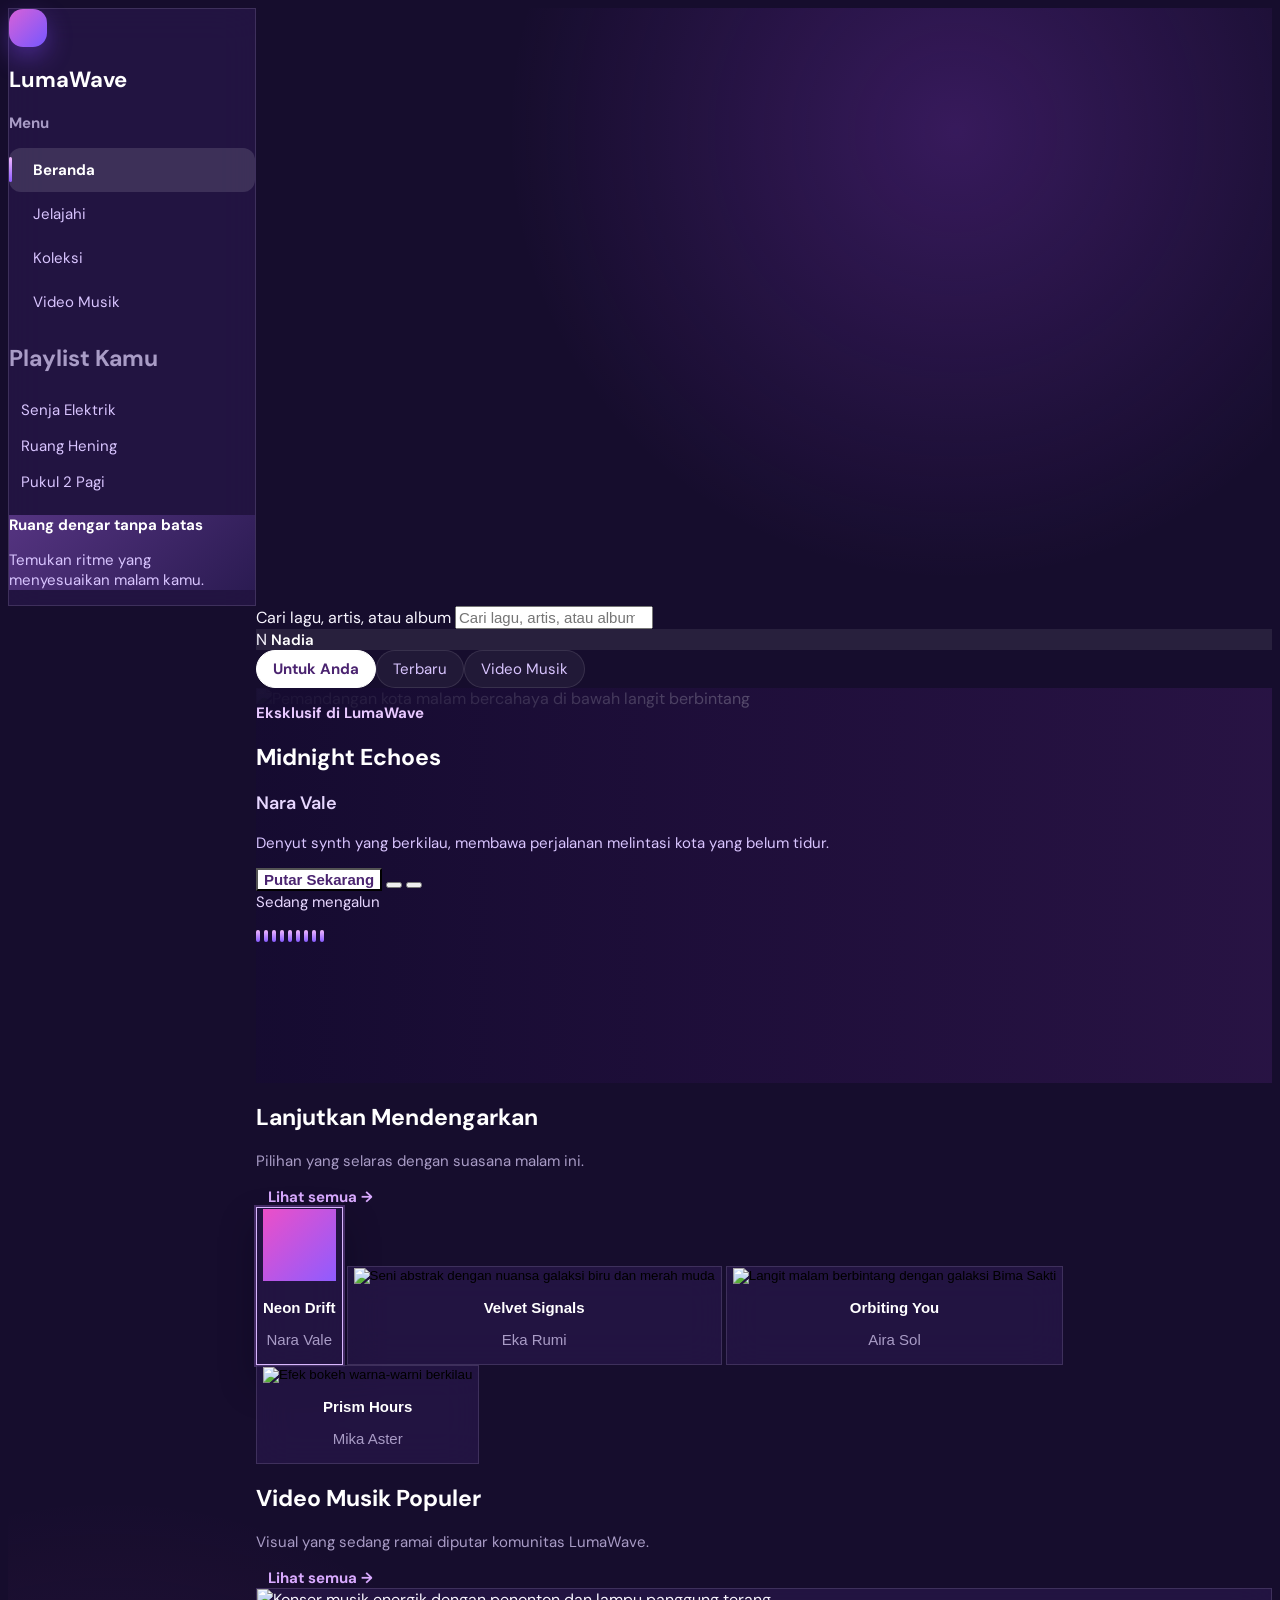
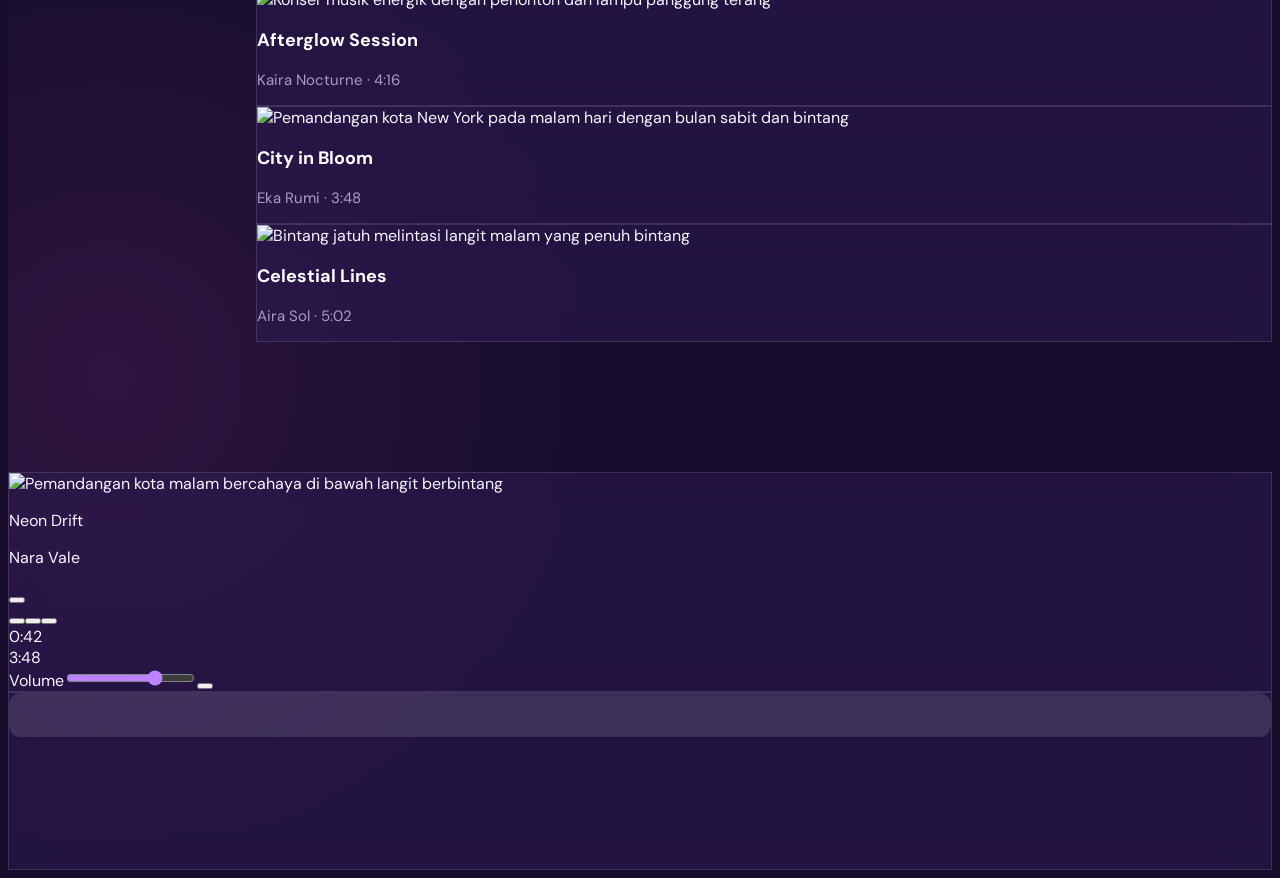
==== index.html @ eb0e6c45 "first commit" ====
<!doctype html>
<html lang="id">

<head>
  <meta charset="UTF-8">
  <meta name="viewport" content="width=device-width, initial-scale=1.0">
  <title>LumaWave Music Player</title>
  <link
    href="https://fonts.googleapis.com/css2?family=DM+Sans:wght@400;500;600;700&amp;family=Fraunces:opsz,wght@9..144,600;9..144,700&amp;display=swap"
    rel="stylesheet">
  <style>
    :root {
      --bg: #160d2d;
      --panel: rgba(47, 28, 85, .52);
      --line: rgba(230, 215, 255, .14);
      --lavender: #d9c5ff;
      --violet: #8f5cff;
      --magenta: #ec4fc8;
      --muted: #a99cc6;
    }

    * {
      box-sizing: border-box;
    }

    body {
      font-family: "DM Sans", sans-serif;
      color: #f8f5ff;
      overflow-x: hidden;
    }

    .app-shell {
      width: 100%;
      min-height: calc(100 * min(var(--vh, 1vh), 1vh));
      background:
        radial-gradient(circle at 75% 5%, rgba(153, 64, 231, .25), transparent 28rem),
        radial-gradient(circle at 8% 80%, rgba(216, 70, 190, .13), transparent 30rem),
        #160d2d;
    }

    .glass {
      background: var(--panel);
      border: 1px solid var(--line);
      backdrop-filter: blur(18px);
    }

    .sidebar {
      width: 248px;
    }

    .main-area {
      padding-bottom: 130px;
    }

    .hero {
      min-height: 395px;
      overflow: hidden;
      position: relative;
      isolation: isolate;
    }

    .hero::after {
      content: "";
      position: absolute;
      inset: 0;
      z-index: -1;
      background: linear-gradient(90deg, rgba(21, 11, 48, .96) 2%, rgba(26, 12, 53, .68) 48%, rgba(31, 12, 56, .12) 100%);
    }

    .hero-image {
      position: absolute;
      inset: 0;
      z-index: -2;
      width: 100%;
      height: 100%;
      object-fit: cover;
      opacity: .8;
    }

    .brand-mark {
      width: 38px;
      height: 38px;
      border-radius: 14px;
      display: grid;
      place-items: center;
      background: linear-gradient(135deg, #d761d8, #7657ff);
      box-shadow: 0 10px 24px rgba(131, 76, 255, .38);
    }

    .wave-bars {
      height: 48px;
      display: flex;
      align-items: center;
      gap: 4px;
    }

    .wave-bars span {
      width: 4px;
      border-radius: 99px;
      background: linear-gradient(#f2b8ff, #875bff);
      height: 12px;
    }

    .is-playing .wave-bars span {
      animation: pulseWave .8s ease-in-out infinite alternate;
    }

    .is-playing .wave-bars span:nth-child(2n) {
      animation-delay: .2s;
    }

    .is-playing .wave-bars span:nth-child(3n) {
      animation-delay: .45s;
    }

    @keyframes pulseWave {
      from {
        height: 8px;
        opacity: .55;
      }

      to {
        height: 46px;
        opacity: 1;
      }
    }

    .album-card,
    .video-card {
      transition: transform .25s ease, border-color .25s ease, box-shadow .25s ease;
    }

    .album-card:hover,
    .video-card:hover {
      transform: translateY(-5px);
      border-color: rgba(221, 191, 255, .55);
    }

    .album-card.active {
      border-color: #d9b7ff;
      box-shadow: 0 0 0 2px rgba(192, 130, 255, .28), 0 18px 35px rgba(4, 0, 20, .38);
    }

    .album-card.active .album-select {
      opacity: 1;
      transform: scale(1);
    }

    .album-select {
      opacity: 0;
      transform: scale(.75);
      transition: .2s ease;
    }

    .control-button {
      transition: transform .18s ease, background .18s ease;
    }

    .control-button:hover {
      transform: scale(1.07);
    }

    .progress-track {
      cursor: pointer;
    }

    .progress-fill {
      width: 22%;
      transition: width .2s linear;
    }

    .notice {
      opacity: 0;
      transform: translateY(12px);
      pointer-events: none;
      transition: .25s ease;
    }

    .notice.show {
      opacity: 1;
      transform: translateY(0);
    }

    input[type="range"] {
      accent-color: #bd82ff;
    }

    button:focus-visible,
    input:focus-visible {
      outline: 3px solid #e3c8ff;
      outline-offset: 3px;
    }

    .reveal {
      animation: reveal .6s both;
    }

    @keyframes reveal {
      from {
        opacity: 0;
        transform: translateY(16px);
      }

      to {
        opacity: 1;
        transform: translateY(0);
      }
    }

    @media (max-width: 900px) {
      .sidebar {
        display: none;
      }

      .main-area {
        padding-bottom: 162px;
      }

      .player-inner {
        grid-template-columns: 1fr !important;
        gap: 10px;
      }

      .player-extra {
        display: none;
      }
    }

    @media (max-width: 640px) {
      .hero {
        min-height: 455px;
      }

      .hero::after {
        background: linear-gradient(0deg, rgba(21, 11, 48, .98), rgba(31, 12, 56, .22));
      }

      .album-row,
      .video-row {
        overflow-x: auto;
        scroll-snap-type: x mandatory;
        padding-bottom: 10px;
      }

      .album-card {
        min-width: 160px;
        scroll-snap-align: start;
      }

      .video-card {
        min-width: 235px;
        scroll-snap-align: start;
      }

      .mobile-nav {
        display: flex !important;
      }

      .desktop-tabs {
        overflow-x: auto;
      }
    }
  </style>
  <script src="https://cdn.jsdelivr.net/npm/lucide@0.577.0/dist/umd/lucide.min.js" type="text/javascript"></script>
  <script src="https://cdn.tailwindcss.com/3.4.17" type="text/javascript"></script>
  <link rel="stylesheet" href="extra.css">
</head>

<body data-template-id="__page-root" style="background: rgb(22, 13, 45);">
  <div class="app-shell flex">
    <aside class="sidebar glass fixed inset-y-0 left-0 z-30 flex flex-col p-5">
      <header class="flex items-center gap-3 px-2">
        <div class="brand-mark" aria-hidden="true">
          <i data-lucide="waves" class="w-5 h-5"></i>
        </div>
        <h1 data-template-id="brand-name" class="canva-text font-bold tracking-tight"
          style="color: rgb(255, 255, 255); font-weight: 700; font-style: normal; font-size: 22px;">LumaWave</h1>
      </header>
      <nav class="mt-10" aria-label="Navigasi utama">
        <p data-template-id="menu-label" class="canva-text mb-3 px-3 text-xs uppercase tracking-[.18em]"
          style="color: rgb(169, 156, 198); font-weight: 700; font-style: normal; font-size: 15px;">Menu</p>
        <div class="space-y-1"><a href="index.html" class="nav-item"><i data-lucide="home"
              class="w-4 h-4"></i><span>Beranda</span></a><a href="jelajahi.html" class="nav-item"><i
              data-lucide="compass" class="w-4 h-4"></i><span>Jelajahi</span></a><a href="koleksi.html"
            class="nav-item"><i data-lucide="library" class="w-4 h-4"></i><span>Koleksi</span></a><a
            href="video-musik.html" class="nav-item"><i data-lucide="clapperboard" class="w-4 h-4"></i><span>Video
              Musik</span></a></div>
      </nav>
      <section class="mt-9" aria-labelledby="playlist-title">
        <h2 id="playlist-title" data-template-id="playlist-label"
          class="canva-text mb-3 px-3 text-xs uppercase tracking-[.18em]"
          style="color: rgb(169, 156, 198); font-weight: 700; font-style: normal; font-size: 23px;">Playlist Kamu</h2>
        <div class="space-y-1"><a class="pl-link" href="koleksi.html#senja-elektrik">Senja Elektrik</a><a
            class="pl-link" href="koleksi.html#ruang-hening">Ruang Hening</a><a class="pl-link"
            href="koleksi.html#pukul-2-pagi">Pukul 2 Pagi</a></div>
      </section>
      <div data-template-id="sidebar-promo" class="canva-panel mt-auto rounded-2xl p-4"
        style="background: linear-gradient(135deg, rgb(85, 52, 129), rgb(43, 27, 82));"><i data-lucide="sparkles"
          class="mb-3 w-5 h-5 text-fuchsia-200"></i>
        <p data-template-id="promo-title" class="canva-text font-semibold"
          style="color: rgb(255, 255, 255); font-weight: 700; font-style: normal; font-size: 15px;">Ruang dengar tanpa
          batas</p>
        <p data-template-id="promo-copy" class="canva-text mt-1 text-xs leading-relaxed"
          style="color: rgb(217, 197, 255); font-weight: 400; font-style: normal; font-size: 15px;">Temukan ritme yang
          menyesuaikan malam kamu.</p>
      </div>
    </aside>
    <main class="main-area w-full lg:ml-[248px]">
      <div class="mx-auto w-full max-w-[1480px] px-5 py-5 sm:px-8">
        <header class="flex flex-wrap items-center justify-between gap-4 py-2"><label
            class="relative block w-full max-w-md"> <span class="sr-only">Cari lagu, artis, atau album</span> <i
              data-lucide="search" class="absolute left-4 top-1/2 h-4 w-4 -translate-y-1/2 text-violet-200/60"></i>
            <input id="search" data-template-id="search-input"
              class="canva-input w-full rounded-2xl border border-white/10 bg-white/5 py-3 pl-11 pr-4 text-sm text-white placeholder:text-violet-100/45 focus:border-violet-300/60 focus:bg-white/10"
              type="search" placeholder="Cari lagu, artis, atau album..."
              style="font-weight: 400; font-style: normal; font-size: 15px;"> </label>
          <div data-template-id="profile-chip" class="canva-tag flex items-center gap-2 rounded-full px-3 py-2 text-sm"
            style="background: rgba(255, 255, 255, 0.08);"><span
              class="grid h-7 w-7 place-items-center rounded-full bg-gradient-to-br from-fuchsia-300 to-violet-500 font-bold text-[#261244]">N</span>
            <span data-template-id="profile-name" class="canva-text"
              style="color: rgb(255, 255, 255); font-weight: 600; font-style: normal; font-size: 15px;">Nadia</span>
          </div>
        </header>
        <nav class="desktop-tabs mt-6 flex gap-3" aria-label="Kategori musik"><a class="tab-link"
            href="index.html">Untuk Anda</a><a class="tab-link" href="jelajahi.html#terbaru">Terbaru</a><a
            class="tab-link" href="video-musik.html">Video Musik</a></nav>
        <section data-template-id="hero-section"
          class="canva-banner hero reveal mt-7 rounded-[28px] border border-white/10 p-6 sm:p-10"
          style="background: rgb(41, 20, 69);"><img data-template-id="hero-image" loading="lazy"
            class="canva-image hero-image"
            src="https://images.pexels.com/photos/3075993/pexels-photo-3075993.jpeg?auto=compress&amp;cs=tinysrgb&amp;w=1280"
            alt="Pemandangan kota malam bercahaya di bawah langit berbintang">
          <div class="relative z-10 flex h-full max-w-xl flex-col justify-end">
            <p data-template-id="hero-kicker" class="canva-text mb-4 text-xs font-bold uppercase tracking-[.22em]"
              style="color: rgb(232, 200, 255); font-weight: 700; font-style: normal; font-size: 15px;">Eksklusif di
              LumaWave</p>
            <h2 data-template-id="hero-title" class="canva-text font-['Fraunces'] font-semibold leading-tight"
              style="color: rgb(255, 255, 255); font-weight: 700; font-style: normal; font-size: 23px;">Midnight Echoes
            </h2>
            <p data-template-id="hero-artist" class="canva-text mt-3 text-base"
              style="color: rgb(231, 215, 255); font-weight: 600; font-style: normal; font-size: 18px;">Nara Vale</p>
            <p data-template-id="hero-description" class="canva-text mt-4 max-w-md text-sm leading-relaxed"
              style="color: rgb(217, 197, 255); font-weight: 400; font-style: normal; font-size: 15px;">Denyut synth
              yang berkilau, membawa perjalanan melintasi kota yang belum tidur.</p>
            <div class="mt-7 flex flex-wrap items-center gap-3"><button id="heroPlay"
                data-template-id="hero-play-button" type="button"
                class="canva-button control-button flex items-center gap-2 rounded-full px-5 py-3 font-bold shadow-lg"
                style="background: rgb(255, 255, 255); color: rgb(75, 36, 112); font-weight: 700;"> <i
                  data-lucide="play" class="play-icon h-4 w-4 fill-current"></i><i data-lucide="pause"
                  class="pause-icon hidden h-4 w-4 fill-current"></i><span data-template-id="hero-play-text"
                  class="canva-text"
                  style="color: rgb(75, 36, 112); font-weight: 700; font-style: normal; font-size: 15px;">Putar
                  Sekarang</span> </button> <button id="heroLike" type="button"
                class="control-button grid h-11 w-11 place-items-center rounded-full border border-white/20 bg-white/10 hover:bg-white/20"
                aria-label="Sukai lagu" aria-pressed="false"><i data-lucide="heart"
                  class="heart-icon h-5 w-5"></i></button> <button id="shareButton" type="button"
                class="control-button grid h-11 w-11 place-items-center rounded-full border border-white/20 bg-white/10 hover:bg-white/20"
                aria-label="Bagikan lagu"><i data-lucide="share-2" class="h-5 w-5"></i></button>
              <div id="visualizer" class="ml-auto flex items-center gap-3 rounded-full bg-black/20 px-4 py-2"><span
                  data-template-id="visualizer-label" class="canva-text text-xs font-medium text-violet-100/75"
                  style="color: rgb(231, 215, 255); font-weight: 400; font-style: normal; font-size: 15px;">Sedang
                  mengalun</span>
                <div class="wave-bars" aria-hidden="true">
                  <span></span><span></span><span></span><span></span><span></span><span></span><span></span><span></span><span></span>
                </div>
              </div>
            </div>
          </div>
        </section>
        <section class="mt-10" aria-labelledby="continue-title">
          <div class="mb-5 flex items-end justify-between">
            <div>
              <h2 id="continue-title" data-template-id="continue-title"
                class="canva-text font-['Fraunces'] font-semibold"
                style="color: rgb(255, 255, 255); font-weight: 700; font-style: normal; font-size: 23px;">Lanjutkan
                Mendengarkan</h2>
              <p data-template-id="continue-subtitle" class="canva-text mt-1 text-sm"
                style="color: rgb(169, 156, 198); font-weight: 400; font-style: normal; font-size: 15px;">Pilihan yang
                selaras dengan suasana malam ini.</p>
            </div><a data-template-id="see-all" href="jelajahi.html" class="see-all">Lihat semua</a>
          </div>
          <div class="album-row flex gap-4"><button type="button"
              class="album-card active glass group min-w-0 flex-1 rounded-2xl p-3 text-left" data-song="Neon Drift"
              data-artist="Nara Vale" data-art="album-image-1">
              <div class="relative overflow-hidden rounded-xl">
                <img data-template-id="album-image-1" loading="lazy"
                  class="canva-image aspect-square w-full object-cover"
                  src="data:image/svg+xml;utf8,<svg xmlns='http://www.w3.org/2000/svg' viewBox='0 0 400 400'><defs><linearGradient id='g' x1='0' y1='0' x2='1' y2='1'><stop offset='0' stop-color='%23ec4fc8'/><stop offset='1' stop-color='%238f5cff'/></linearGradient></defs><rect width='400' height='400' fill='url(%23g)'/></svg>"
                  alt="Lukisan abstrak berwarna pastel dengan tekstur dinamis"><span
                  class="album-select absolute bottom-3 right-3 grid h-9 w-9 place-items-center rounded-full bg-white text-[#54257a]"><i
                    data-lucide="play" class="h-4 w-4 fill-current"></i></span>
              </div>
              <p data-template-id="album-title-1" class="canva-text mt-3 truncate font-semibold"
                style="color: rgb(255, 255, 255); font-weight: 700; font-style: normal; font-size: 15px;">Neon Drift</p>
              <p data-template-id="album-artist-1" class="canva-text mt-1 truncate text-xs"
                style="color: rgb(169, 156, 198); font-weight: 400; font-style: normal; font-size: 15px;">Nara Vale</p>
            </button> <button type="button" class="album-card glass group min-w-0 flex-1 rounded-2xl p-3 text-left"
              data-song="Velvet Signals" data-artist="Eka Rumi" data-art="album-image-2">
              <div class="relative overflow-hidden rounded-xl">
                <img data-template-id="album-image-2" loading="lazy"
                  class="canva-image aspect-square w-full object-cover"
                  src="https://images.pexels.com/photos/1629236/pexels-photo-1629236.jpeg?auto=compress&amp;cs=tinysrgb&amp;w=400"
                  alt="Seni abstrak dengan nuansa galaksi biru dan merah muda"><span
                  class="album-select absolute bottom-3 right-3 grid h-9 w-9 place-items-center rounded-full bg-white text-[#54257a]"><i
                    data-lucide="play" class="h-4 w-4 fill-current"></i></span>
              </div>
              <p data-template-id="album-title-2" class="canva-text mt-3 truncate font-semibold"
                style="color: rgb(255, 255, 255); font-weight: 700; font-style: normal; font-size: 15px;">Velvet Signals
              </p>
              <p data-template-id="album-artist-2" class="canva-text mt-1 truncate text-xs"
                style="color: rgb(169, 156, 198); font-weight: 400; font-style: normal; font-size: 15px;">Eka Rumi</p>
            </button> <button type="button" class="album-card glass group min-w-0 flex-1 rounded-2xl p-3 text-left"
              data-song="Orbiting You" data-artist="Aira Sol" data-art="album-image-3">
              <div class="relative overflow-hidden rounded-xl">
                <img data-template-id="album-image-3" loading="lazy"
                  class="canva-image aspect-square w-full object-cover"
                  src="https://images.pexels.com/photos/956981/milky-way-starry-sky-night-sky-star-956981.jpeg?auto=compress&amp;cs=tinysrgb&amp;w=400"
                  alt="Langit malam berbintang dengan galaksi Bima Sakti"><span
                  class="album-select absolute bottom-3 right-3 grid h-9 w-9 place-items-center rounded-full bg-white text-[#54257a]"><i
                    data-lucide="play" class="h-4 w-4 fill-current"></i></span>
              </div>
              <p data-template-id="album-title-3" class="canva-text mt-3 truncate font-semibold"
                style="color: rgb(255, 255, 255); font-weight: 700; font-style: normal; font-size: 15px;">Orbiting You
              </p>
              <p data-template-id="album-artist-3" class="canva-text mt-1 truncate text-xs"
                style="color: rgb(169, 156, 198); font-weight: 400; font-style: normal; font-size: 15px;">Aira Sol</p>
            </button> <button type="button" class="album-card glass group min-w-0 flex-1 rounded-2xl p-3 text-left"
              data-song="Prism Hours" data-artist="Mika Aster" data-art="album-image-4">
              <div class="relative overflow-hidden rounded-xl">
                <img data-template-id="album-image-4" loading="lazy"
                  class="canva-image aspect-square w-full object-cover"
                  src="https://images.pexels.com/photos/1191710/pexels-photo-1191710.jpeg?auto=compress&amp;cs=tinysrgb&amp;w=400"
                  alt="Efek bokeh warna-warni berkilau"><span
                  class="album-select absolute bottom-3 right-3 grid h-9 w-9 place-items-center rounded-full bg-white text-[#54257a]"><i
                    data-lucide="play" class="h-4 w-4 fill-current"></i></span>
              </div>
              <p data-template-id="album-title-4" class="canva-text mt-3 truncate font-semibold"
                style="color: rgb(255, 255, 255); font-weight: 700; font-style: normal; font-size: 15px;">Prism Hours
              </p>
              <p data-template-id="album-artist-4" class="canva-text mt-1 truncate text-xs"
                style="color: rgb(169, 156, 198); font-weight: 400; font-style: normal; font-size: 15px;">Mika Aster</p>
            </button>
          </div>
        </section>
        <section class="mt-10" aria-labelledby="video-title">
          <div class="mb-5 flex items-end justify-between">
            <div>
              <h2 id="video-title" data-template-id="video-title" class="canva-text font-['Fraunces'] font-semibold"
                style="color: rgb(255, 255, 255); font-weight: 700; font-style: normal; font-size: 23px;">Video Musik
                Populer</h2>
              <p data-template-id="video-subtitle" class="canva-text mt-1 text-sm"
                style="color: rgb(169, 156, 198); font-weight: 400; font-style: normal; font-size: 15px;">Visual yang
                sedang ramai diputar komunitas LumaWave.</p>
            </div><a href="video-musik.html" class="see-all">Lihat semua</a>
          </div>
          <div class="video-row grid grid-cols-1 gap-5 md:grid-cols-3">
            <article class="video-card glass overflow-hidden rounded-2xl">
              <div class="relative">
                <img data-template-id="video-image-1" loading="lazy"
                  class="canva-image aspect-video w-full object-cover"
                  src="https://images.pexels.com/photos/1105666/pexels-photo-1105666.jpeg?auto=compress&amp;cs=tinysrgb&amp;w=800"
                  alt="Konser musik energik dengan penonton dan lampu panggung terang"><span
                  class="absolute bottom-3 left-3 grid h-10 w-10 place-items-center rounded-full bg-white text-[#512378]"><i
                    data-lucide="play" class="h-4 w-4 fill-current"></i></span>
              </div>
              <div class="p-4">
                <h3 data-template-id="video-name-1" class="canva-text font-semibold"
                  style="color: rgb(255, 255, 255); font-weight: 700; font-style: normal; font-size: 18px;">Afterglow
                  Session</h3>
                <p data-template-id="video-info-1" class="canva-text mt-1 text-xs"
                  style="color: rgb(169, 156, 198); font-weight: 400; font-style: normal; font-size: 15px;">Kaira
                  Nocturne · 4:16</p>
              </div>
            </article>
            <article class="video-card glass overflow-hidden rounded-2xl">
              <div class="relative">
                <img data-template-id="video-image-2" loading="lazy"
                  class="canva-image aspect-video w-full object-cover"
                  src="https://images.pexels.com/photos/3052361/pexels-photo-3052361.jpeg?auto=compress&amp;cs=tinysrgb&amp;w=800"
                  alt="Pemandangan kota New York pada malam hari dengan bulan sabit dan bintang"><span
                  class="absolute bottom-3 left-3 grid h-10 w-10 place-items-center rounded-full bg-white text-[#512378]"><i
                    data-lucide="play" class="h-4 w-4 fill-current"></i></span>
              </div>
              <div class="p-4">
                <h3 data-template-id="video-name-2" class="canva-text font-semibold"
                  style="color: rgb(255, 255, 255); font-weight: 700; font-style: normal; font-size: 18px;">City in
                  Bloom</h3>
                <p data-template-id="video-info-2" class="canva-text mt-1 text-xs"
                  style="color: rgb(169, 156, 198); font-weight: 400; font-style: normal; font-size: 15px;">Eka Rumi ·
                  3:48</p>
              </div>
            </article>
            <article class="video-card glass overflow-hidden rounded-2xl">
              <div class="relative">
                <img data-template-id="video-image-3" loading="lazy"
                  class="canva-image aspect-video w-full object-cover"
                  src="https://images.pexels.com/photos/1694000/pexels-photo-1694000.jpeg?auto=compress&amp;cs=tinysrgb&amp;w=800"
                  alt="Bintang jatuh melintasi langit malam yang penuh bintang"><span
                  class="absolute bottom-3 left-3 grid h-10 w-10 place-items-center rounded-full bg-white text-[#512378]"><i
                    data-lucide="play" class="h-4 w-4 fill-current"></i></span>
              </div>
              <div class="p-4">
                <h3 data-template-id="video-name-3" class="canva-text font-semibold"
                  style="color: rgb(255, 255, 255); font-weight: 700; font-style: normal; font-size: 18px;">Celestial
                  Lines</h3>
                <p data-template-id="video-info-3" class="canva-text mt-1 text-xs"
                  style="color: rgb(169, 156, 198); font-weight: 400; font-style: normal; font-size: 15px;">Aira Sol ·
                  5:02</p>
              </div>
            </article>
          </div>
        </section>
      </div>
    </main>
    <footer class="glass fixed bottom-0 left-0 z-40 w-full border-x-0 border-b-0 px-4 py-3 sm:px-7">
      <div class="player-inner mx-auto grid max-w-[1450px] grid-cols-[1fr_auto_1fr] items-center gap-5">
        <div class="flex min-w-0 items-center gap-3">
          <img id="playerArtwork" data-template-id="player-artwork" loading="lazy"
            class="canva-image h-12 w-12 rounded-xl object-cover"
            src="https://images.pexels.com/photos/3075993/pexels-photo-3075993.jpeg?auto=compress&amp;cs=tinysrgb&amp;w=400"
            alt="Pemandangan kota malam bercahaya di bawah langit berbintang">
          <div class="min-w-0">
            <p id="playerSong" class="truncate text-sm font-bold">Neon Drift</p>
            <p id="playerArtist" class="truncate text-xs text-violet-200/70">Nara Vale</p>
          </div><button id="playerLike" type="button" class="ml-1 text-violet-100/70 hover:text-fuchsia-200"
            aria-label="Sukai lagu"><i data-lucide="heart" class="heart-icon h-4 w-4"></i></button>
        </div>
        <div class="flex flex-col items-center gap-2">
          <div class="flex items-center gap-4">
            <button id="previousButton" class="control-button" type="button" aria-label="Lagu sebelumnya"><i
                data-lucide="skip-back" class="h-4 w-4 fill-current"></i></button><button id="mainPlay" type="button"
              class="control-button grid h-10 w-10 place-items-center rounded-full bg-white text-[#4b2470]"
              aria-label="Putar atau jeda"><i data-lucide="play" class="play-icon h-4 w-4 fill-current"></i><i
                data-lucide="pause" class="pause-icon hidden h-4 w-4 fill-current"></i></button><button id="nextButton"
              class="control-button" type="button" aria-label="Lagu berikutnya"><i data-lucide="skip-forward"
                class="h-4 w-4 fill-current"></i></button>
          </div>
          <div class="flex w-[200px] items-center gap-2 text-[10px] text-violet-200/65">
            <span id="elapsed">0:42</span>
            <div id="progressTrack" class="progress-track h-1.5 flex-1 overflow-hidden rounded-full bg-white/15"
              role="slider" aria-label="Posisi lagu" aria-valuemin="0" aria-valuemax="100" aria-valuenow="22"
              tabindex="0">
              <div id="progressFill"
                class="progress-fill h-full rounded-full bg-gradient-to-r from-fuchsia-300 to-violet-400"></div>
            </div><span>3:48</span>
          </div>
        </div>
        <div class="player-extra flex justify-end gap-3">
          <i data-lucide="volume-2" class="h-4 w-4 text-violet-200/75"></i><label class="sr-only"
            for="volume">Volume</label><input id="volume" type="range" min="0" max="100" value="72" class="w-24"><button
            type="button" aria-label="Buka antrean" class="control-button"><i data-lucide="list-music"
              class="h-5 w-5"></i></button>
        </div>
      </div>
    </footer>
    <nav
      class="mobile-nav glass fixed bottom-[88px] left-1/2 z-30 hidden w-[calc(100%-32px)] -translate-x-1/2 items-center justify-around rounded-2xl px-3 py-2"
      aria-label="Navigasi seluler"><a href="index.html" class="mnav" aria-label="Beranda"><i data-lucide="home"
          class="h-5 w-5"></i></a><a href="jelajahi.html" class="mnav" aria-label="Jelajahi"><i data-lucide="compass"
          class="h-5 w-5"></i></a><a href="koleksi.html" class="mnav" aria-label="Koleksi"><i data-lucide="library"
          class="h-5 w-5"></i></a><a href="video-musik.html" class="mnav" aria-label="Video Musik"><i
          data-lucide="clapperboard" class="h-5 w-5"></i></a>
    </nav>
    <div id="notice"
      class="notice fixed bottom-36 left-1/2 z-50 -translate-x-1/2 rounded-full border border-white/15 bg-[#3c2163] px-4 py-2 text-sm shadow-xl"
      role="status"></div>
  </div>
  <script>
    document.addEventListener("DOMContentLoaded", () => {
      lucide.createIcons();
      let playing = false, liked = false, progress = 22, timer;
      const visualizer = document.getElementById("visualizer");
      const fill = document.getElementById("progressFill");
      const elapsed = document.getElementById("elapsed");
      const notice = document.getElementById("notice");

      function showNotice(message) {
        notice.textContent = message; notice.classList.add("show");
        clearTimeout(notice.hideTimer);
        notice.hideTimer = setTimeout(() => notice.classList.remove("show"), 2400);
      }
      function renderPlayState() {
        document.querySelectorAll(".play-icon").forEach(el => el.classList.toggle("hidden", playing));
        document.querySelectorAll(".pause-icon").forEach(el => el.classList.toggle("hidden", !playing));
        visualizer?.classList.toggle("is-playing", playing);
        document.getElementById("heroPlay")?.setAttribute("aria-label", playing ? "Jeda musik" : "Putar musik");
      }
      function togglePlay() {
        playing = !playing; renderPlayState();
        clearInterval(timer);
        if (playing) timer = setInterval(() => {
          progress = progress >= 100 ? 0 : progress + 0.25;
          updateProgress();
        }, 1000);
      }
      function updateProgress() {
        fill.style.width = progress + "%";
        document.getElementById("progressTrack").setAttribute("aria-valuenow", Math.round(progress));
        const seconds = Math.floor(228 * progress / 100);
        elapsed.textContent = Math.floor(seconds / 60) + ":" + String(seconds % 60).padStart(2, "0");
      }
      function toggleLike() {
        liked = !liked;
        document.querySelectorAll(".heart-icon").forEach(icon => {
          icon.classList.toggle("fill-current", liked);
          icon.classList.toggle("text-fuchsia-300", liked);
        });
        showNotice(liked ? "Ditambahkan ke lagu favorit" : "Dihapus dari lagu favorit");
      }
      document.getElementById("heroPlay")?.addEventListener("click", togglePlay);
      document.getElementById("mainPlay").addEventListener("click", togglePlay);
      document.getElementById("heroLike")?.addEventListener("click", toggleLike);
      document.getElementById("playerLike").addEventListener("click", toggleLike);
      document.getElementById("shareButton")?.addEventListener("click", async () => {
        try { await navigator.clipboard.writeText("Midnight Echoes — Nara Vale | LumaWave"); showNotice("Judul lagu disalin ke clipboard"); }
        catch { showNotice("Siap dibagikan: Midnight Echoes — Nara Vale"); }
      });
      function setProgressFromEvent(event) {
        const rect = event.currentTarget.getBoundingClientRect();
        progress = Math.max(0, Math.min(100, ((event.clientX - rect.left) / rect.width) * 100));
        updateProgress();
      }
      const progressTrack = document.getElementById("progressTrack");
      progressTrack.addEventListener("click", setProgressFromEvent);
      progressTrack.addEventListener("keydown", (event) => {
        if (event.key === "ArrowRight" || event.key === "ArrowUp") { progress = Math.min(100, progress + 5); updateProgress(); event.preventDefault(); }
        if (event.key === "ArrowLeft" || event.key === "ArrowDown") { progress = Math.max(0, progress - 5); updateProgress(); event.preventDefault(); }
      });
      document.getElementById("previousButton").addEventListener("click", () => { progress = 0; updateProgress(); showNotice("Kembali ke awal lagu"); });
      document.getElementById("nextButton").addEventListener("click", () => { progress = 0; updateProgress(); showNotice("Lagu berikutnya dipilih"); });
      document.querySelectorAll(".album-card").forEach(card => card.addEventListener("click", () => {
        document.querySelectorAll(".album-card").forEach(item => item.classList.remove("active"));
        card.classList.add("active");
        document.getElementById("playerSong").textContent = card.dataset.song;
        document.getElementById("playerArtist").textContent = card.dataset.artist;
        const source = card.querySelector("img").getAttribute("src");
        if (source) document.getElementById("playerArtwork").setAttribute("src", source);
        progress = 0; updateProgress();
        if (!playing) togglePlay();
        showNotice(card.dataset.song + " sedang diputar");
      }));
    });
  </script>

  <script>
    (function () {
      var p = location.pathname.split('/').pop() || 'index.html', h = location.hash;
      document.querySelectorAll('.nav-item,.tab-link,.mnav').forEach(function (a) {
        var u = a.getAttribute('href').split('#');
        if (u[0] === p && (!u[1] || '#' + u[1] === h)) a.setAttribute('aria-current', 'page');
      });
    })();
  </script>
</body>

</html>
---- extra.css ----
/* extra.css — gaya tambahan untuk tautan/tombol dan halaman baru LumaWave */

/* Perbaikan: sidebar tampil di >900px tapi margin bawaan baru aktif di >=1024px */
@media (min-width: 901px) { body .main-area { margin-left: 248px; } }

/* Menu sidebar */
body .nav-item {
  position: relative; display: flex; align-items: center; gap: .75rem;
  padding: .75rem; border-radius: .75rem; color: #d9c5ff; font-size: 15px; text-decoration: none;
  transition: background .2s, color .2s, transform .2s;
}
body .nav-item:hover { background: rgba(255, 255, 255, .07); color: #fff; transform: translateX(3px); }
body .nav-item[aria-current="page"] { background: rgba(255, 255, 255, .12); color: #fff; font-weight: 700; }
body .nav-item[aria-current="page"]::before {
  content: ""; position: absolute; left: 0; top: 22%; bottom: 22%; width: 3px; border-radius: 3px;
  background: linear-gradient(#f2b8ff, #8f5cff);
}

/* Playlist di sidebar */
body .pl-link {
  display: block; padding: .5rem .75rem; border-radius: .5rem; color: #d9c5ff; font-size: 15px; text-decoration: none;
  transition: background .2s, color .2s;
}
body .pl-link:hover { background: rgba(255, 255, 255, .07); color: #fff; }

/* Tab kategori */
body .tab-link {
  display: inline-block; padding: .5rem 1rem; border-radius: 999px; white-space: nowrap;
  border: 1px solid rgba(255, 255, 255, .1); background: rgba(255, 255, 255, .05);
  color: #d9c5ff; font-size: 15px; text-decoration: none; transition: background .2s, color .2s, transform .2s;
}
body .tab-link:hover { background: rgba(255, 255, 255, .12); color: #fff; transform: translateY(-1px); }
body .tab-link[aria-current="page"] { background: #fff; border-color: #fff; color: #4b2470; font-weight: 700; }

/* Tautan "Lihat semua" */
body .see-all { color: #d9aaff; font-weight: 700; font-size: 15px; padding: .5rem .75rem; border-radius: 999px; text-decoration: none; transition: background .2s; }
body .see-all::after { content: " \2192"; }
body .see-all:hover { background: rgba(255, 255, 255, .08); }

/* Navigasi seluler */
body .mnav { display: grid; place-items: center; min-width: 44px; min-height: 44px; border-radius: .75rem; color: #c8b6ea; }
body .mnav[aria-current="page"] { color: #fff; background: rgba(255, 255, 255, .12); }

body a:focus-visible { outline: 3px solid #e3c8ff; outline-offset: 3px; }

/* Halaman baru */
.page-title { font-family: "Fraunces", serif; font-weight: 700; font-size: 26px; color: #fff; }
.page-sub { margin-top: .25rem; color: #a99cc6; font-size: 15px; }
body .tile {
  display: flex; align-items: flex-end; min-height: 110px; padding: 1rem; border-radius: 1.25rem;
  font-weight: 700; font-size: 18px; color: #fff; text-decoration: none;
  background: linear-gradient(135deg, var(--a), var(--b)); border: 1px solid rgba(255, 255, 255, .12);
  transition: transform .25s, box-shadow .25s;
}
body .tile:hover { transform: translateY(-4px); box-shadow: 0 16px 30px rgba(4, 0, 20, .4); }
.row-track { display: grid; grid-template-columns: 32px 1fr auto; gap: 12px; align-items: center; padding: .75rem 1rem; border-radius: .75rem; transition: background .2s; }
.row-track:hover { background: rgba(255, 255, 255, .07); }
.row-track small { display: block; color: #a99cc6; }
.row-track .no, .row-track .dur { color: #a99cc6; font-size: 14px; }

@media (prefers-reduced-motion: reduce) {
  body .nav-item, body .tab-link, body .tile { transition: none; transform: none !important; }
}
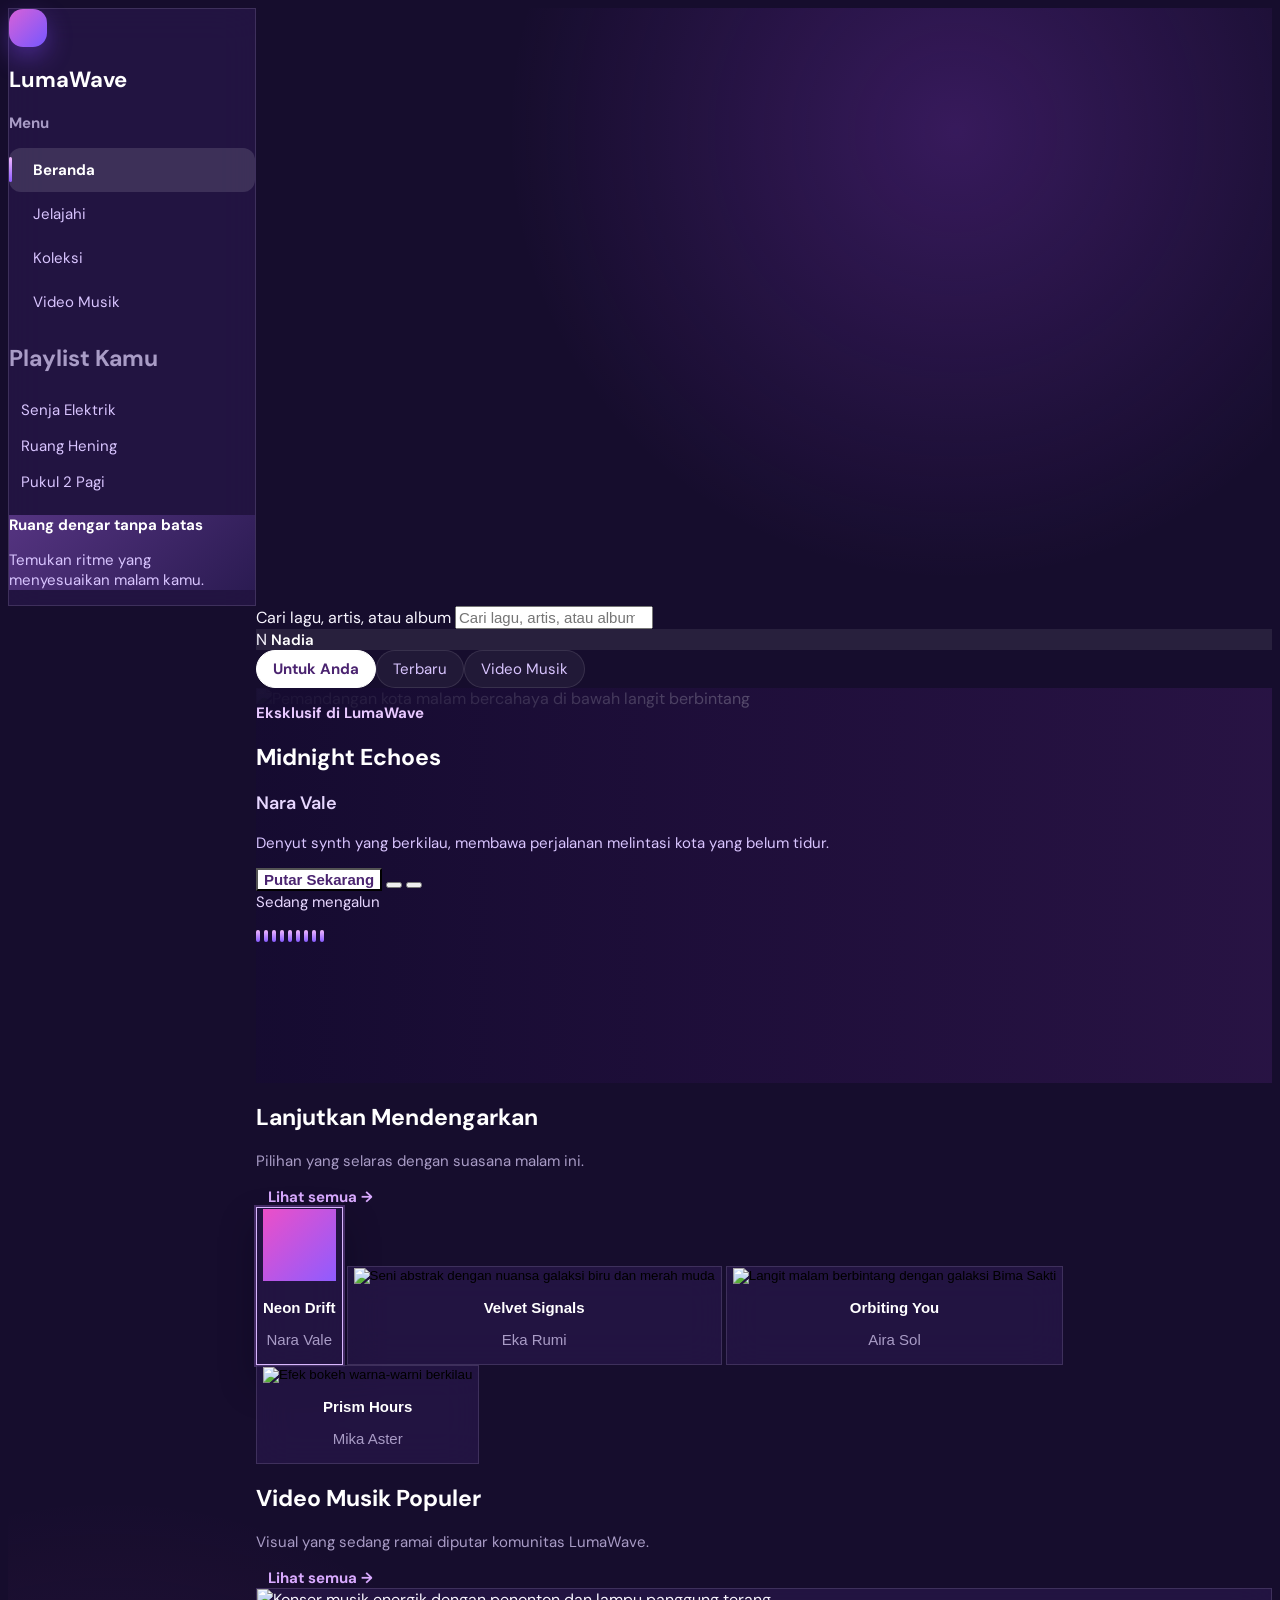
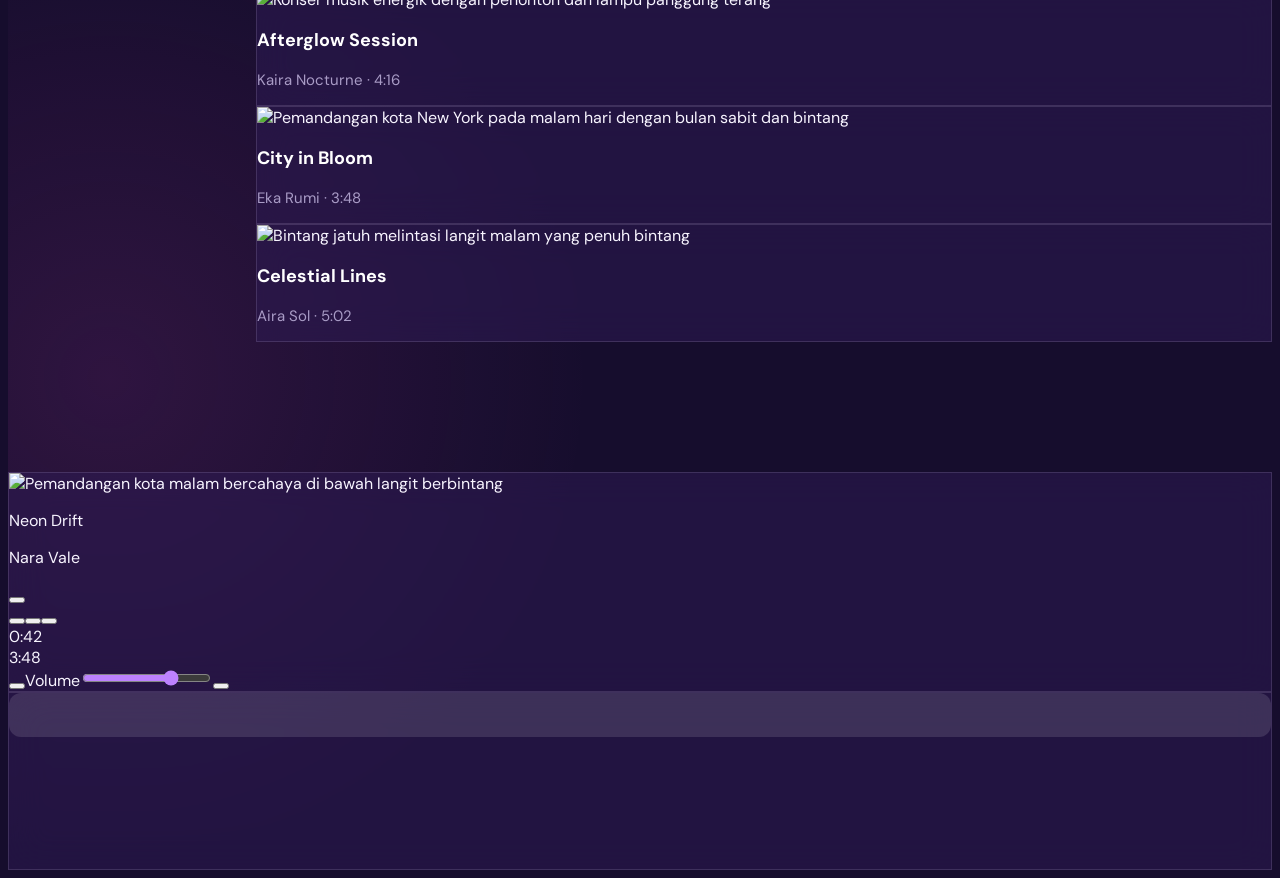
==== commit 44148baa: "run" ====
--- a/index.html
+++ b/index.html
@@ -1,13 +1,8 @@
 <!doctype html>
-<html lang="id">
-
-<head>
-  <meta charset="UTF-8">
+<html lang="id"><head><meta charset="UTF-8">
   <meta name="viewport" content="width=device-width, initial-scale=1.0">
   <title>LumaWave Music Player</title>
-  <link
-    href="https://fonts.googleapis.com/css2?family=DM+Sans:wght@400;500;600;700&amp;family=Fraunces:opsz,wght@9..144,600;9..144,700&amp;display=swap"
-    rel="stylesheet">
+  <link href="https://fonts.googleapis.com/css2?family=DM+Sans:wght@400;500;600;700&amp;family=Fraunces:opsz,wght@9..144,600;9..144,700&amp;display=swap" rel="stylesheet">
   <style>
     :root {
       --bg: #160d2d;
@@ -18,17 +13,8 @@
       --magenta: #ec4fc8;
       --muted: #a99cc6;
     }
-
-    * {
-      box-sizing: border-box;
-    }
-
-    body {
-      font-family: "DM Sans", sans-serif;
-      color: #f8f5ff;
-      overflow-x: hidden;
-    }
-
+    * { box-sizing: border-box; }
+    body { font-family: "DM Sans", sans-serif; color: #f8f5ff; overflow-x: hidden; }
     .app-shell {
       width: 100%;
       min-height: calc(100 * min(var(--vh, 1vh), 1vh));
@@ -37,620 +23,197 @@
         radial-gradient(circle at 8% 80%, rgba(216, 70, 190, .13), transparent 30rem),
         #160d2d;
     }
-
-    .glass {
-      background: var(--panel);
-      border: 1px solid var(--line);
-      backdrop-filter: blur(18px);
-    }
-
-    .sidebar {
-      width: 248px;
-    }
-
-    .main-area {
-      padding-bottom: 130px;
-    }
-
+    .glass { background: var(--panel); border: 1px solid var(--line); backdrop-filter: blur(18px); }
+    .sidebar { width: 248px; }
+    .main-area { padding-bottom: 130px; }
     .hero {
       min-height: 395px;
       overflow: hidden;
       position: relative;
       isolation: isolate;
     }
-
     .hero::after {
-      content: "";
-      position: absolute;
-      inset: 0;
-      z-index: -1;
+      content: ""; position: absolute; inset: 0; z-index: -1;
       background: linear-gradient(90deg, rgba(21, 11, 48, .96) 2%, rgba(26, 12, 53, .68) 48%, rgba(31, 12, 56, .12) 100%);
     }
-
-    .hero-image {
-      position: absolute;
-      inset: 0;
-      z-index: -2;
-      width: 100%;
-      height: 100%;
-      object-fit: cover;
-      opacity: .8;
-    }
-
+    .hero-image { position: absolute; inset: 0; z-index: -2; width: 100%; height: 100%; object-fit: cover; opacity: .8; }
     .brand-mark {
-      width: 38px;
-      height: 38px;
-      border-radius: 14px;
-      display: grid;
-      place-items: center;
+      width: 38px; height: 38px; border-radius: 14px;
+      display: grid; place-items: center;
       background: linear-gradient(135deg, #d761d8, #7657ff);
       box-shadow: 0 10px 24px rgba(131, 76, 255, .38);
     }
-
-    .wave-bars {
-      height: 48px;
-      display: flex;
-      align-items: center;
-      gap: 4px;
-    }
-
-    .wave-bars span {
-      width: 4px;
-      border-radius: 99px;
-      background: linear-gradient(#f2b8ff, #875bff);
-      height: 12px;
-    }
-
-    .is-playing .wave-bars span {
-      animation: pulseWave .8s ease-in-out infinite alternate;
-    }
-
-    .is-playing .wave-bars span:nth-child(2n) {
-      animation-delay: .2s;
-    }
-
-    .is-playing .wave-bars span:nth-child(3n) {
-      animation-delay: .45s;
-    }
-
-    @keyframes pulseWave {
-      from {
-        height: 8px;
-        opacity: .55;
-      }
-
-      to {
-        height: 46px;
-        opacity: 1;
-      }
-    }
-
-    .album-card,
-    .video-card {
-      transition: transform .25s ease, border-color .25s ease, box-shadow .25s ease;
-    }
-
-    .album-card:hover,
-    .video-card:hover {
-      transform: translateY(-5px);
-      border-color: rgba(221, 191, 255, .55);
-    }
-
-    .album-card.active {
-      border-color: #d9b7ff;
-      box-shadow: 0 0 0 2px rgba(192, 130, 255, .28), 0 18px 35px rgba(4, 0, 20, .38);
-    }
-
-    .album-card.active .album-select {
-      opacity: 1;
-      transform: scale(1);
-    }
-
-    .album-select {
-      opacity: 0;
-      transform: scale(.75);
-      transition: .2s ease;
-    }
-
-    .control-button {
-      transition: transform .18s ease, background .18s ease;
-    }
-
-    .control-button:hover {
-      transform: scale(1.07);
-    }
-
-    .progress-track {
-      cursor: pointer;
-    }
-
-    .progress-fill {
-      width: 22%;
-      transition: width .2s linear;
-    }
-
-    .notice {
-      opacity: 0;
-      transform: translateY(12px);
-      pointer-events: none;
-      transition: .25s ease;
-    }
-
-    .notice.show {
-      opacity: 1;
-      transform: translateY(0);
-    }
-
-    input[type="range"] {
-      accent-color: #bd82ff;
-    }
-
-    button:focus-visible,
-    input:focus-visible {
-      outline: 3px solid #e3c8ff;
-      outline-offset: 3px;
-    }
-
-    .reveal {
-      animation: reveal .6s both;
-    }
-
-    @keyframes reveal {
-      from {
-        opacity: 0;
-        transform: translateY(16px);
-      }
-
-      to {
-        opacity: 1;
-        transform: translateY(0);
-      }
-    }
-
+    .wave-bars { height: 48px; display: flex; align-items: center; gap: 4px; }
+    .wave-bars span { width: 4px; border-radius: 99px; background: linear-gradient(#f2b8ff, #875bff); height: 12px; }
+    .is-playing .wave-bars span { animation: pulseWave .8s ease-in-out infinite alternate; }
+    .is-playing .wave-bars span:nth-child(2n) { animation-delay: .2s; }
+    .is-playing .wave-bars span:nth-child(3n) { animation-delay: .45s; }
+    @keyframes pulseWave { from { height: 8px; opacity: .55; } to { height: 46px; opacity: 1; } }
+    .album-card, .video-card { transition: transform .25s ease, border-color .25s ease, box-shadow .25s ease; }
+    .album-card:hover, .video-card:hover { transform: translateY(-5px); border-color: rgba(221, 191, 255, .55); }
+    .album-card.active { border-color: #d9b7ff; box-shadow: 0 0 0 2px rgba(192, 130, 255, .28), 0 18px 35px rgba(4, 0, 20, .38); }
+    .album-card.active .album-select { opacity: 1; transform: scale(1); }
+    .album-select { opacity: 0; transform: scale(.75); transition: .2s ease; }
+    .control-button { transition: transform .18s ease, background .18s ease; }
+    .control-button:hover { transform: scale(1.07); }
+    .progress-track { cursor: pointer; }
+    .progress-fill { width: 22%; transition: width .2s linear; }
+    .notice { opacity: 0; transform: translateY(12px); pointer-events: none; transition: .25s ease; }
+    .notice.show { opacity: 1; transform: translateY(0); }
+    input[type="range"] { accent-color: #bd82ff; }
+    button:focus-visible, input:focus-visible { outline: 3px solid #e3c8ff; outline-offset: 3px; }
+    .reveal { animation: reveal .6s both; }
+    @keyframes reveal { from { opacity: 0; transform: translateY(16px); } to { opacity: 1; transform: translateY(0); } }
     @media (max-width: 900px) {
-      .sidebar {
-        display: none;
-      }
-
-      .main-area {
-        padding-bottom: 162px;
-      }
-
-      .player-inner {
-        grid-template-columns: 1fr !important;
-        gap: 10px;
-      }
-
-      .player-extra {
-        display: none;
-      }
-    }
-
+      .sidebar { display: none; }
+      .main-area { padding-bottom: 162px; }
+      .player-inner { grid-template-columns: 1fr !important; gap: 10px; }
+      .player-extra { display: none; }
+    }
     @media (max-width: 640px) {
-      .hero {
-        min-height: 455px;
-      }
-
-      .hero::after {
-        background: linear-gradient(0deg, rgba(21, 11, 48, .98), rgba(31, 12, 56, .22));
-      }
-
-      .album-row,
-      .video-row {
-        overflow-x: auto;
-        scroll-snap-type: x mandatory;
-        padding-bottom: 10px;
-      }
-
-      .album-card {
-        min-width: 160px;
-        scroll-snap-align: start;
-      }
-
-      .video-card {
-        min-width: 235px;
-        scroll-snap-align: start;
-      }
-
-      .mobile-nav {
-        display: flex !important;
-      }
-
-      .desktop-tabs {
-        overflow-x: auto;
-      }
+      .hero { min-height: 455px; }
+      .hero::after { background: linear-gradient(0deg, rgba(21, 11, 48, .98), rgba(31, 12, 56, .22)); }
+      .album-row, .video-row { overflow-x: auto; scroll-snap-type: x mandatory; padding-bottom: 10px; }
+      .album-card { min-width: 160px; scroll-snap-align: start; }
+      .video-card { min-width: 235px; scroll-snap-align: start; }
+      .mobile-nav { display: flex !important; }
+      .desktop-tabs { overflow-x: auto; }
     }
   </style>
   <script src="https://cdn.jsdelivr.net/npm/lucide@0.577.0/dist/umd/lucide.min.js" type="text/javascript"></script>
   <script src="https://cdn.tailwindcss.com/3.4.17" type="text/javascript"></script>
   <link rel="stylesheet" href="extra.css">
 </head>
-
-<body data-template-id="__page-root" style="background: rgb(22, 13, 45);">
+ <body data-template-id="__page-root" style="background: rgb(22, 13, 45);">
   <div class="app-shell flex">
-    <aside class="sidebar glass fixed inset-y-0 left-0 z-30 flex flex-col p-5">
-      <header class="flex items-center gap-3 px-2">
-        <div class="brand-mark" aria-hidden="true">
-          <i data-lucide="waves" class="w-5 h-5"></i>
-        </div>
-        <h1 data-template-id="brand-name" class="canva-text font-bold tracking-tight"
-          style="color: rgb(255, 255, 255); font-weight: 700; font-style: normal; font-size: 22px;">LumaWave</h1>
-      </header>
-      <nav class="mt-10" aria-label="Navigasi utama">
-        <p data-template-id="menu-label" class="canva-text mb-3 px-3 text-xs uppercase tracking-[.18em]"
-          style="color: rgb(169, 156, 198); font-weight: 700; font-style: normal; font-size: 15px;">Menu</p>
-        <div class="space-y-1"><a href="index.html" class="nav-item"><i data-lucide="home"
-              class="w-4 h-4"></i><span>Beranda</span></a><a href="jelajahi.html" class="nav-item"><i
-              data-lucide="compass" class="w-4 h-4"></i><span>Jelajahi</span></a><a href="koleksi.html"
-            class="nav-item"><i data-lucide="library" class="w-4 h-4"></i><span>Koleksi</span></a><a
-            href="video-musik.html" class="nav-item"><i data-lucide="clapperboard" class="w-4 h-4"></i><span>Video
-              Musik</span></a></div>
-      </nav>
-      <section class="mt-9" aria-labelledby="playlist-title">
-        <h2 id="playlist-title" data-template-id="playlist-label"
-          class="canva-text mb-3 px-3 text-xs uppercase tracking-[.18em]"
-          style="color: rgb(169, 156, 198); font-weight: 700; font-style: normal; font-size: 23px;">Playlist Kamu</h2>
-        <div class="space-y-1"><a class="pl-link" href="koleksi.html#senja-elektrik">Senja Elektrik</a><a
-            class="pl-link" href="koleksi.html#ruang-hening">Ruang Hening</a><a class="pl-link"
-            href="koleksi.html#pukul-2-pagi">Pukul 2 Pagi</a></div>
-      </section>
-      <div data-template-id="sidebar-promo" class="canva-panel mt-auto rounded-2xl p-4"
-        style="background: linear-gradient(135deg, rgb(85, 52, 129), rgb(43, 27, 82));"><i data-lucide="sparkles"
-          class="mb-3 w-5 h-5 text-fuchsia-200"></i>
-        <p data-template-id="promo-title" class="canva-text font-semibold"
-          style="color: rgb(255, 255, 255); font-weight: 700; font-style: normal; font-size: 15px;">Ruang dengar tanpa
-          batas</p>
-        <p data-template-id="promo-copy" class="canva-text mt-1 text-xs leading-relaxed"
-          style="color: rgb(217, 197, 255); font-weight: 400; font-style: normal; font-size: 15px;">Temukan ritme yang
-          menyesuaikan malam kamu.</p>
-      </div>
-    </aside>
-    <main class="main-area w-full lg:ml-[248px]">
-      <div class="mx-auto w-full max-w-[1480px] px-5 py-5 sm:px-8">
-        <header class="flex flex-wrap items-center justify-between gap-4 py-2"><label
-            class="relative block w-full max-w-md"> <span class="sr-only">Cari lagu, artis, atau album</span> <i
-              data-lucide="search" class="absolute left-4 top-1/2 h-4 w-4 -translate-y-1/2 text-violet-200/60"></i>
-            <input id="search" data-template-id="search-input"
-              class="canva-input w-full rounded-2xl border border-white/10 bg-white/5 py-3 pl-11 pr-4 text-sm text-white placeholder:text-violet-100/45 focus:border-violet-300/60 focus:bg-white/10"
-              type="search" placeholder="Cari lagu, artis, atau album..."
-              style="font-weight: 400; font-style: normal; font-size: 15px;"> </label>
-          <div data-template-id="profile-chip" class="canva-tag flex items-center gap-2 rounded-full px-3 py-2 text-sm"
-            style="background: rgba(255, 255, 255, 0.08);"><span
-              class="grid h-7 w-7 place-items-center rounded-full bg-gradient-to-br from-fuchsia-300 to-violet-500 font-bold text-[#261244]">N</span>
-            <span data-template-id="profile-name" class="canva-text"
-              style="color: rgb(255, 255, 255); font-weight: 600; font-style: normal; font-size: 15px;">Nadia</span>
-          </div>
-        </header>
-        <nav class="desktop-tabs mt-6 flex gap-3" aria-label="Kategori musik"><a class="tab-link"
-            href="index.html">Untuk Anda</a><a class="tab-link" href="jelajahi.html#terbaru">Terbaru</a><a
-            class="tab-link" href="video-musik.html">Video Musik</a></nav>
-        <section data-template-id="hero-section"
-          class="canva-banner hero reveal mt-7 rounded-[28px] border border-white/10 p-6 sm:p-10"
-          style="background: rgb(41, 20, 69);"><img data-template-id="hero-image" loading="lazy"
-            class="canva-image hero-image"
-            src="https://images.pexels.com/photos/3075993/pexels-photo-3075993.jpeg?auto=compress&amp;cs=tinysrgb&amp;w=1280"
-            alt="Pemandangan kota malam bercahaya di bawah langit berbintang">
-          <div class="relative z-10 flex h-full max-w-xl flex-col justify-end">
-            <p data-template-id="hero-kicker" class="canva-text mb-4 text-xs font-bold uppercase tracking-[.22em]"
-              style="color: rgb(232, 200, 255); font-weight: 700; font-style: normal; font-size: 15px;">Eksklusif di
-              LumaWave</p>
-            <h2 data-template-id="hero-title" class="canva-text font-['Fraunces'] font-semibold leading-tight"
-              style="color: rgb(255, 255, 255); font-weight: 700; font-style: normal; font-size: 23px;">Midnight Echoes
-            </h2>
-            <p data-template-id="hero-artist" class="canva-text mt-3 text-base"
-              style="color: rgb(231, 215, 255); font-weight: 600; font-style: normal; font-size: 18px;">Nara Vale</p>
-            <p data-template-id="hero-description" class="canva-text mt-4 max-w-md text-sm leading-relaxed"
-              style="color: rgb(217, 197, 255); font-weight: 400; font-style: normal; font-size: 15px;">Denyut synth
-              yang berkilau, membawa perjalanan melintasi kota yang belum tidur.</p>
-            <div class="mt-7 flex flex-wrap items-center gap-3"><button id="heroPlay"
-                data-template-id="hero-play-button" type="button"
-                class="canva-button control-button flex items-center gap-2 rounded-full px-5 py-3 font-bold shadow-lg"
-                style="background: rgb(255, 255, 255); color: rgb(75, 36, 112); font-weight: 700;"> <i
-                  data-lucide="play" class="play-icon h-4 w-4 fill-current"></i><i data-lucide="pause"
-                  class="pause-icon hidden h-4 w-4 fill-current"></i><span data-template-id="hero-play-text"
-                  class="canva-text"
-                  style="color: rgb(75, 36, 112); font-weight: 700; font-style: normal; font-size: 15px;">Putar
-                  Sekarang</span> </button> <button id="heroLike" type="button"
-                class="control-button grid h-11 w-11 place-items-center rounded-full border border-white/20 bg-white/10 hover:bg-white/20"
-                aria-label="Sukai lagu" aria-pressed="false"><i data-lucide="heart"
-                  class="heart-icon h-5 w-5"></i></button> <button id="shareButton" type="button"
-                class="control-button grid h-11 w-11 place-items-center rounded-full border border-white/20 bg-white/10 hover:bg-white/20"
-                aria-label="Bagikan lagu"><i data-lucide="share-2" class="h-5 w-5"></i></button>
-              <div id="visualizer" class="ml-auto flex items-center gap-3 rounded-full bg-black/20 px-4 py-2"><span
-                  data-template-id="visualizer-label" class="canva-text text-xs font-medium text-violet-100/75"
-                  style="color: rgb(231, 215, 255); font-weight: 400; font-style: normal; font-size: 15px;">Sedang
-                  mengalun</span>
-                <div class="wave-bars" aria-hidden="true">
-                  <span></span><span></span><span></span><span></span><span></span><span></span><span></span><span></span><span></span>
-                </div>
-              </div>
-            </div>
-          </div>
-        </section>
-        <section class="mt-10" aria-labelledby="continue-title">
-          <div class="mb-5 flex items-end justify-between">
-            <div>
-              <h2 id="continue-title" data-template-id="continue-title"
-                class="canva-text font-['Fraunces'] font-semibold"
-                style="color: rgb(255, 255, 255); font-weight: 700; font-style: normal; font-size: 23px;">Lanjutkan
-                Mendengarkan</h2>
-              <p data-template-id="continue-subtitle" class="canva-text mt-1 text-sm"
-                style="color: rgb(169, 156, 198); font-weight: 400; font-style: normal; font-size: 15px;">Pilihan yang
-                selaras dengan suasana malam ini.</p>
-            </div><a data-template-id="see-all" href="jelajahi.html" class="see-all">Lihat semua</a>
-          </div>
-          <div class="album-row flex gap-4"><button type="button"
-              class="album-card active glass group min-w-0 flex-1 rounded-2xl p-3 text-left" data-song="Neon Drift"
-              data-artist="Nara Vale" data-art="album-image-1">
-              <div class="relative overflow-hidden rounded-xl">
-                <img data-template-id="album-image-1" loading="lazy"
-                  class="canva-image aspect-square w-full object-cover"
-                  src="data:image/svg+xml;utf8,<svg xmlns='http://www.w3.org/2000/svg' viewBox='0 0 400 400'><defs><linearGradient id='g' x1='0' y1='0' x2='1' y2='1'><stop offset='0' stop-color='%23ec4fc8'/><stop offset='1' stop-color='%238f5cff'/></linearGradient></defs><rect width='400' height='400' fill='url(%23g)'/></svg>"
-                  alt="Lukisan abstrak berwarna pastel dengan tekstur dinamis"><span
-                  class="album-select absolute bottom-3 right-3 grid h-9 w-9 place-items-center rounded-full bg-white text-[#54257a]"><i
-                    data-lucide="play" class="h-4 w-4 fill-current"></i></span>
-              </div>
-              <p data-template-id="album-title-1" class="canva-text mt-3 truncate font-semibold"
-                style="color: rgb(255, 255, 255); font-weight: 700; font-style: normal; font-size: 15px;">Neon Drift</p>
-              <p data-template-id="album-artist-1" class="canva-text mt-1 truncate text-xs"
-                style="color: rgb(169, 156, 198); font-weight: 400; font-style: normal; font-size: 15px;">Nara Vale</p>
-            </button> <button type="button" class="album-card glass group min-w-0 flex-1 rounded-2xl p-3 text-left"
-              data-song="Velvet Signals" data-artist="Eka Rumi" data-art="album-image-2">
-              <div class="relative overflow-hidden rounded-xl">
-                <img data-template-id="album-image-2" loading="lazy"
-                  class="canva-image aspect-square w-full object-cover"
-                  src="https://images.pexels.com/photos/1629236/pexels-photo-1629236.jpeg?auto=compress&amp;cs=tinysrgb&amp;w=400"
-                  alt="Seni abstrak dengan nuansa galaksi biru dan merah muda"><span
-                  class="album-select absolute bottom-3 right-3 grid h-9 w-9 place-items-center rounded-full bg-white text-[#54257a]"><i
-                    data-lucide="play" class="h-4 w-4 fill-current"></i></span>
-              </div>
-              <p data-template-id="album-title-2" class="canva-text mt-3 truncate font-semibold"
-                style="color: rgb(255, 255, 255); font-weight: 700; font-style: normal; font-size: 15px;">Velvet Signals
-              </p>
-              <p data-template-id="album-artist-2" class="canva-text mt-1 truncate text-xs"
-                style="color: rgb(169, 156, 198); font-weight: 400; font-style: normal; font-size: 15px;">Eka Rumi</p>
-            </button> <button type="button" class="album-card glass group min-w-0 flex-1 rounded-2xl p-3 text-left"
-              data-song="Orbiting You" data-artist="Aira Sol" data-art="album-image-3">
-              <div class="relative overflow-hidden rounded-xl">
-                <img data-template-id="album-image-3" loading="lazy"
-                  class="canva-image aspect-square w-full object-cover"
-                  src="https://images.pexels.com/photos/956981/milky-way-starry-sky-night-sky-star-956981.jpeg?auto=compress&amp;cs=tinysrgb&amp;w=400"
-                  alt="Langit malam berbintang dengan galaksi Bima Sakti"><span
-                  class="album-select absolute bottom-3 right-3 grid h-9 w-9 place-items-center rounded-full bg-white text-[#54257a]"><i
-                    data-lucide="play" class="h-4 w-4 fill-current"></i></span>
-              </div>
-              <p data-template-id="album-title-3" class="canva-text mt-3 truncate font-semibold"
-                style="color: rgb(255, 255, 255); font-weight: 700; font-style: normal; font-size: 15px;">Orbiting You
-              </p>
-              <p data-template-id="album-artist-3" class="canva-text mt-1 truncate text-xs"
-                style="color: rgb(169, 156, 198); font-weight: 400; font-style: normal; font-size: 15px;">Aira Sol</p>
-            </button> <button type="button" class="album-card glass group min-w-0 flex-1 rounded-2xl p-3 text-left"
-              data-song="Prism Hours" data-artist="Mika Aster" data-art="album-image-4">
-              <div class="relative overflow-hidden rounded-xl">
-                <img data-template-id="album-image-4" loading="lazy"
-                  class="canva-image aspect-square w-full object-cover"
-                  src="https://images.pexels.com/photos/1191710/pexels-photo-1191710.jpeg?auto=compress&amp;cs=tinysrgb&amp;w=400"
-                  alt="Efek bokeh warna-warni berkilau"><span
-                  class="album-select absolute bottom-3 right-3 grid h-9 w-9 place-items-center rounded-full bg-white text-[#54257a]"><i
-                    data-lucide="play" class="h-4 w-4 fill-current"></i></span>
-              </div>
-              <p data-template-id="album-title-4" class="canva-text mt-3 truncate font-semibold"
-                style="color: rgb(255, 255, 255); font-weight: 700; font-style: normal; font-size: 15px;">Prism Hours
-              </p>
-              <p data-template-id="album-artist-4" class="canva-text mt-1 truncate text-xs"
-                style="color: rgb(169, 156, 198); font-weight: 400; font-style: normal; font-size: 15px;">Mika Aster</p>
-            </button>
-          </div>
-        </section>
-        <section class="mt-10" aria-labelledby="video-title">
-          <div class="mb-5 flex items-end justify-between">
-            <div>
-              <h2 id="video-title" data-template-id="video-title" class="canva-text font-['Fraunces'] font-semibold"
-                style="color: rgb(255, 255, 255); font-weight: 700; font-style: normal; font-size: 23px;">Video Musik
-                Populer</h2>
-              <p data-template-id="video-subtitle" class="canva-text mt-1 text-sm"
-                style="color: rgb(169, 156, 198); font-weight: 400; font-style: normal; font-size: 15px;">Visual yang
-                sedang ramai diputar komunitas LumaWave.</p>
-            </div><a href="video-musik.html" class="see-all">Lihat semua</a>
-          </div>
-          <div class="video-row grid grid-cols-1 gap-5 md:grid-cols-3">
-            <article class="video-card glass overflow-hidden rounded-2xl">
-              <div class="relative">
-                <img data-template-id="video-image-1" loading="lazy"
-                  class="canva-image aspect-video w-full object-cover"
-                  src="https://images.pexels.com/photos/1105666/pexels-photo-1105666.jpeg?auto=compress&amp;cs=tinysrgb&amp;w=800"
-                  alt="Konser musik energik dengan penonton dan lampu panggung terang"><span
-                  class="absolute bottom-3 left-3 grid h-10 w-10 place-items-center rounded-full bg-white text-[#512378]"><i
-                    data-lucide="play" class="h-4 w-4 fill-current"></i></span>
-              </div>
-              <div class="p-4">
-                <h3 data-template-id="video-name-1" class="canva-text font-semibold"
-                  style="color: rgb(255, 255, 255); font-weight: 700; font-style: normal; font-size: 18px;">Afterglow
-                  Session</h3>
-                <p data-template-id="video-info-1" class="canva-text mt-1 text-xs"
-                  style="color: rgb(169, 156, 198); font-weight: 400; font-style: normal; font-size: 15px;">Kaira
-                  Nocturne · 4:16</p>
-              </div>
-            </article>
-            <article class="video-card glass overflow-hidden rounded-2xl">
-              <div class="relative">
-                <img data-template-id="video-image-2" loading="lazy"
-                  class="canva-image aspect-video w-full object-cover"
-                  src="https://images.pexels.com/photos/3052361/pexels-photo-3052361.jpeg?auto=compress&amp;cs=tinysrgb&amp;w=800"
-                  alt="Pemandangan kota New York pada malam hari dengan bulan sabit dan bintang"><span
-                  class="absolute bottom-3 left-3 grid h-10 w-10 place-items-center rounded-full bg-white text-[#512378]"><i
-                    data-lucide="play" class="h-4 w-4 fill-current"></i></span>
-              </div>
-              <div class="p-4">
-                <h3 data-template-id="video-name-2" class="canva-text font-semibold"
-                  style="color: rgb(255, 255, 255); font-weight: 700; font-style: normal; font-size: 18px;">City in
-                  Bloom</h3>
-                <p data-template-id="video-info-2" class="canva-text mt-1 text-xs"
-                  style="color: rgb(169, 156, 198); font-weight: 400; font-style: normal; font-size: 15px;">Eka Rumi ·
-                  3:48</p>
-              </div>
-            </article>
-            <article class="video-card glass overflow-hidden rounded-2xl">
-              <div class="relative">
-                <img data-template-id="video-image-3" loading="lazy"
-                  class="canva-image aspect-video w-full object-cover"
-                  src="https://images.pexels.com/photos/1694000/pexels-photo-1694000.jpeg?auto=compress&amp;cs=tinysrgb&amp;w=800"
-                  alt="Bintang jatuh melintasi langit malam yang penuh bintang"><span
-                  class="absolute bottom-3 left-3 grid h-10 w-10 place-items-center rounded-full bg-white text-[#512378]"><i
-                    data-lucide="play" class="h-4 w-4 fill-current"></i></span>
-              </div>
-              <div class="p-4">
-                <h3 data-template-id="video-name-3" class="canva-text font-semibold"
-                  style="color: rgb(255, 255, 255); font-weight: 700; font-style: normal; font-size: 18px;">Celestial
-                  Lines</h3>
-                <p data-template-id="video-info-3" class="canva-text mt-1 text-xs"
-                  style="color: rgb(169, 156, 198); font-weight: 400; font-style: normal; font-size: 15px;">Aira Sol ·
-                  5:02</p>
-              </div>
-            </article>
-          </div>
-        </section>
-      </div>
-    </main>
-    <footer class="glass fixed bottom-0 left-0 z-40 w-full border-x-0 border-b-0 px-4 py-3 sm:px-7">
-      <div class="player-inner mx-auto grid max-w-[1450px] grid-cols-[1fr_auto_1fr] items-center gap-5">
-        <div class="flex min-w-0 items-center gap-3">
-          <img id="playerArtwork" data-template-id="player-artwork" loading="lazy"
-            class="canva-image h-12 w-12 rounded-xl object-cover"
-            src="https://images.pexels.com/photos/3075993/pexels-photo-3075993.jpeg?auto=compress&amp;cs=tinysrgb&amp;w=400"
-            alt="Pemandangan kota malam bercahaya di bawah langit berbintang">
-          <div class="min-w-0">
-            <p id="playerSong" class="truncate text-sm font-bold">Neon Drift</p>
-            <p id="playerArtist" class="truncate text-xs text-violet-200/70">Nara Vale</p>
-          </div><button id="playerLike" type="button" class="ml-1 text-violet-100/70 hover:text-fuchsia-200"
-            aria-label="Sukai lagu"><i data-lucide="heart" class="heart-icon h-4 w-4"></i></button>
-        </div>
-        <div class="flex flex-col items-center gap-2">
-          <div class="flex items-center gap-4">
-            <button id="previousButton" class="control-button" type="button" aria-label="Lagu sebelumnya"><i
-                data-lucide="skip-back" class="h-4 w-4 fill-current"></i></button><button id="mainPlay" type="button"
-              class="control-button grid h-10 w-10 place-items-center rounded-full bg-white text-[#4b2470]"
-              aria-label="Putar atau jeda"><i data-lucide="play" class="play-icon h-4 w-4 fill-current"></i><i
-                data-lucide="pause" class="pause-icon hidden h-4 w-4 fill-current"></i></button><button id="nextButton"
-              class="control-button" type="button" aria-label="Lagu berikutnya"><i data-lucide="skip-forward"
-                class="h-4 w-4 fill-current"></i></button>
-          </div>
-          <div class="flex w-[200px] items-center gap-2 text-[10px] text-violet-200/65">
-            <span id="elapsed">0:42</span>
-            <div id="progressTrack" class="progress-track h-1.5 flex-1 overflow-hidden rounded-full bg-white/15"
-              role="slider" aria-label="Posisi lagu" aria-valuemin="0" aria-valuemax="100" aria-valuenow="22"
-              tabindex="0">
-              <div id="progressFill"
-                class="progress-fill h-full rounded-full bg-gradient-to-r from-fuchsia-300 to-violet-400"></div>
-            </div><span>3:48</span>
-          </div>
-        </div>
-        <div class="player-extra flex justify-end gap-3">
-          <i data-lucide="volume-2" class="h-4 w-4 text-violet-200/75"></i><label class="sr-only"
-            for="volume">Volume</label><input id="volume" type="range" min="0" max="100" value="72" class="w-24"><button
-            type="button" aria-label="Buka antrean" class="control-button"><i data-lucide="list-music"
-              class="h-5 w-5"></i></button>
-        </div>
-      </div>
-    </footer>
-    <nav
-      class="mobile-nav glass fixed bottom-[88px] left-1/2 z-30 hidden w-[calc(100%-32px)] -translate-x-1/2 items-center justify-around rounded-2xl px-3 py-2"
-      aria-label="Navigasi seluler"><a href="index.html" class="mnav" aria-label="Beranda"><i data-lucide="home"
-          class="h-5 w-5"></i></a><a href="jelajahi.html" class="mnav" aria-label="Jelajahi"><i data-lucide="compass"
-          class="h-5 w-5"></i></a><a href="koleksi.html" class="mnav" aria-label="Koleksi"><i data-lucide="library"
-          class="h-5 w-5"></i></a><a href="video-musik.html" class="mnav" aria-label="Video Musik"><i
-          data-lucide="clapperboard" class="h-5 w-5"></i></a>
+   <aside class="sidebar glass fixed inset-y-0 left-0 z-30 flex flex-col p-5">
+    <header class="flex items-center gap-3 px-2">
+     <div class="brand-mark" aria-hidden="true">
+      <i data-lucide="waves" class="w-5 h-5"></i>
+     </div>
+     <h1 data-template-id="brand-name" class="canva-text font-bold tracking-tight" style="color: rgb(255, 255, 255); font-weight: 700; font-style: normal; font-size: 22px;">LumaWave</h1>
+    </header>
+    <nav class="mt-10" aria-label="Navigasi utama">
+     <p data-template-id="menu-label" class="canva-text mb-3 px-3 text-xs uppercase tracking-[.18em]" style="color: rgb(169, 156, 198); font-weight: 700; font-style: normal; font-size: 15px;">Menu</p>
+     <div class="space-y-1"><a href="index.html" class="nav-item"><i data-lucide="home" class="w-4 h-4"></i><span>Beranda</span></a><a href="jelajahi.html" class="nav-item"><i data-lucide="compass" class="w-4 h-4"></i><span>Jelajahi</span></a><a href="koleksi.html" class="nav-item"><i data-lucide="library" class="w-4 h-4"></i><span>Koleksi</span></a><a href="video-musik.html" class="nav-item"><i data-lucide="clapperboard" class="w-4 h-4"></i><span>Video Musik</span></a></div>
     </nav>
-    <div id="notice"
-      class="notice fixed bottom-36 left-1/2 z-50 -translate-x-1/2 rounded-full border border-white/15 bg-[#3c2163] px-4 py-2 text-sm shadow-xl"
-      role="status"></div>
+    <section class="mt-9" aria-labelledby="playlist-title">
+     <h2 id="playlist-title" data-template-id="playlist-label" class="canva-text mb-3 px-3 text-xs uppercase tracking-[.18em]" style="color: rgb(169, 156, 198); font-weight: 700; font-style: normal; font-size: 23px;">Playlist Kamu</h2>
+     <div class="space-y-1"><a class="pl-link" href="koleksi.html#senja-elektrik">Senja Elektrik</a><a class="pl-link" href="koleksi.html#ruang-hening">Ruang Hening</a><a class="pl-link" href="koleksi.html#pukul-2-pagi">Pukul 2 Pagi</a></div>
+    </section>
+    <div data-template-id="sidebar-promo" class="canva-panel mt-auto rounded-2xl p-4" style="background: linear-gradient(135deg, rgb(85, 52, 129), rgb(43, 27, 82));"><i data-lucide="sparkles" class="mb-3 w-5 h-5 text-fuchsia-200"></i>
+     <p data-template-id="promo-title" class="canva-text font-semibold" style="color: rgb(255, 255, 255); font-weight: 700; font-style: normal; font-size: 15px;">Ruang dengar tanpa batas</p>
+     <p data-template-id="promo-copy" class="canva-text mt-1 text-xs leading-relaxed" style="color: rgb(217, 197, 255); font-weight: 400; font-style: normal; font-size: 15px;">Temukan ritme yang menyesuaikan malam kamu.</p>
+    </div>
+   </aside>
+   <main class="main-area w-full lg:ml-[248px]">
+    <div class="mx-auto w-full max-w-[1480px] px-5 py-5 sm:px-8">
+     <header class="flex flex-wrap items-center justify-between gap-4 py-2"><label class="relative block w-full max-w-md"> <span class="sr-only">Cari lagu, artis, atau album</span> <i data-lucide="search" class="absolute left-4 top-1/2 h-4 w-4 -translate-y-1/2 text-violet-200/60"></i> <input id="search" data-template-id="search-input" class="canva-input w-full rounded-2xl border border-white/10 bg-white/5 py-3 pl-11 pr-4 text-sm text-white placeholder:text-violet-100/45 focus:border-violet-300/60 focus:bg-white/10" type="search" placeholder="Cari lagu, artis, atau album..." style="font-weight: 400; font-style: normal; font-size: 15px;"> </label>
+      <div data-template-id="profile-chip" class="canva-tag flex items-center gap-2 rounded-full px-3 py-2 text-sm" style="background: rgba(255, 255, 255, 0.08);"><span class="grid h-7 w-7 place-items-center rounded-full bg-gradient-to-br from-fuchsia-300 to-violet-500 font-bold text-[#261244]">N</span> <span data-template-id="profile-name" class="canva-text" style="color: rgb(255, 255, 255); font-weight: 600; font-style: normal; font-size: 15px;">Nadia</span>
+      </div>
+     </header>
+     <nav class="desktop-tabs mt-6 flex gap-3" aria-label="Kategori musik"><a class="tab-link" href="index.html">Untuk Anda</a><a class="tab-link" href="jelajahi.html#terbaru">Terbaru</a><a class="tab-link" href="video-musik.html">Video Musik</a></nav>
+     <section data-template-id="hero-section" class="canva-banner hero reveal mt-7 rounded-[28px] border border-white/10 p-6 sm:p-10" style="background: rgb(41, 20, 69);"><img data-template-id="hero-image" loading="lazy" class="canva-image hero-image" src="https://images.pexels.com/photos/3075993/pexels-photo-3075993.jpeg?auto=compress&amp;cs=tinysrgb&amp;w=1280" alt="Pemandangan kota malam bercahaya di bawah langit berbintang">
+      <div class="relative z-10 flex h-full max-w-xl flex-col justify-end">
+       <p data-template-id="hero-kicker" class="canva-text mb-4 text-xs font-bold uppercase tracking-[.22em]" style="color: rgb(232, 200, 255); font-weight: 700; font-style: normal; font-size: 15px;">Eksklusif di LumaWave</p>
+       <h2 data-template-id="hero-title" class="canva-text font-['Fraunces'] font-semibold leading-tight" style="color: rgb(255, 255, 255); font-weight: 700; font-style: normal; font-size: 23px;">Midnight Echoes</h2>
+       <p data-template-id="hero-artist" class="canva-text mt-3 text-base" style="color: rgb(231, 215, 255); font-weight: 600; font-style: normal; font-size: 18px;">Nara Vale</p>
+       <p data-template-id="hero-description" class="canva-text mt-4 max-w-md text-sm leading-relaxed" style="color: rgb(217, 197, 255); font-weight: 400; font-style: normal; font-size: 15px;">Denyut synth yang berkilau, membawa perjalanan melintasi kota yang belum tidur.</p>
+       <div class="mt-7 flex flex-wrap items-center gap-3"><button id="heroPlay" data-template-id="hero-play-button" type="button" class="canva-button control-button flex items-center gap-2 rounded-full px-5 py-3 font-bold shadow-lg" style="background: rgb(255, 255, 255); color: rgb(75, 36, 112); font-weight: 700;"> <i data-lucide="play" class="play-icon h-4 w-4 fill-current"></i><i data-lucide="pause" class="pause-icon hidden h-4 w-4 fill-current"></i><span data-template-id="hero-play-text" class="canva-text" style="color: rgb(75, 36, 112); font-weight: 700; font-style: normal; font-size: 15px;">Putar Sekarang</span> </button> <button id="heroLike" type="button" class="control-button grid h-11 w-11 place-items-center rounded-full border border-white/20 bg-white/10 hover:bg-white/20" aria-label="Sukai lagu" aria-pressed="false"><i data-lucide="heart" class="heart-icon h-5 w-5"></i></button> <button id="shareButton" type="button" class="control-button grid h-11 w-11 place-items-center rounded-full border border-white/20 bg-white/10 hover:bg-white/20" aria-label="Bagikan lagu"><i data-lucide="share-2" class="h-5 w-5"></i></button>
+        <div id="visualizer" class="ml-auto flex items-center gap-3 rounded-full bg-black/20 px-4 py-2"><span data-template-id="visualizer-label" class="canva-text text-xs font-medium text-violet-100/75" style="color: rgb(231, 215, 255); font-weight: 400; font-style: normal; font-size: 15px;">Sedang mengalun</span>
+         <div class="wave-bars" aria-hidden="true">
+          <span></span><span></span><span></span><span></span><span></span><span></span><span></span><span></span><span></span>
+         </div>
+        </div>
+       </div>
+      </div>
+     </section>
+     <section class="mt-10" aria-labelledby="continue-title">
+      <div class="mb-5 flex items-end justify-between">
+       <div>
+        <h2 id="continue-title" data-template-id="continue-title" class="canva-text font-['Fraunces'] font-semibold" style="color: rgb(255, 255, 255); font-weight: 700; font-style: normal; font-size: 23px;">Lanjutkan Mendengarkan</h2>
+        <p data-template-id="continue-subtitle" class="canva-text mt-1 text-sm" style="color: rgb(169, 156, 198); font-weight: 400; font-style: normal; font-size: 15px;">Pilihan yang selaras dengan suasana malam ini.</p>
+       </div><a data-template-id="see-all" href="jelajahi.html" class="see-all">Lihat semua</a>
+      </div>
+      <div class="album-row flex gap-4"><button type="button" class="album-card active glass group min-w-0 flex-1 rounded-2xl p-3 text-left" data-song="Neon Drift" data-artist="Nara Vale" data-art="album-image-1">
+        <div class="relative overflow-hidden rounded-xl">
+         <img data-template-id="album-image-1" loading="lazy" class="canva-image aspect-square w-full object-cover" src="data:image/svg+xml;utf8,<svg xmlns='http://www.w3.org/2000/svg' viewBox='0 0 400 400'><defs><linearGradient id='g' x1='0' y1='0' x2='1' y2='1'><stop offset='0' stop-color='%23ec4fc8'/><stop offset='1' stop-color='%238f5cff'/></linearGradient></defs><rect width='400' height='400' fill='url(%23g)'/></svg>" alt="Lukisan abstrak berwarna pastel dengan tekstur dinamis"><span class="album-select absolute bottom-3 right-3 grid h-9 w-9 place-items-center rounded-full bg-white text-[#54257a]"><i data-lucide="play" class="h-4 w-4 fill-current"></i></span>
+        </div><p data-template-id="album-title-1" class="canva-text mt-3 truncate font-semibold" style="color: rgb(255, 255, 255); font-weight: 700; font-style: normal; font-size: 15px;">Neon Drift</p><p data-template-id="album-artist-1" class="canva-text mt-1 truncate text-xs" style="color: rgb(169, 156, 198); font-weight: 400; font-style: normal; font-size: 15px;">Nara Vale</p></button> <button type="button" class="album-card glass group min-w-0 flex-1 rounded-2xl p-3 text-left" data-song="Velvet Signals" data-artist="Eka Rumi" data-art="album-image-2">
+        <div class="relative overflow-hidden rounded-xl">
+         <img data-template-id="album-image-2" loading="lazy" class="canva-image aspect-square w-full object-cover" src="https://images.pexels.com/photos/1629236/pexels-photo-1629236.jpeg?auto=compress&amp;cs=tinysrgb&amp;w=400" alt="Seni abstrak dengan nuansa galaksi biru dan merah muda"><span class="album-select absolute bottom-3 right-3 grid h-9 w-9 place-items-center rounded-full bg-white text-[#54257a]"><i data-lucide="play" class="h-4 w-4 fill-current"></i></span>
+        </div><p data-template-id="album-title-2" class="canva-text mt-3 truncate font-semibold" style="color: rgb(255, 255, 255); font-weight: 700; font-style: normal; font-size: 15px;">Velvet Signals</p><p data-template-id="album-artist-2" class="canva-text mt-1 truncate text-xs" style="color: rgb(169, 156, 198); font-weight: 400; font-style: normal; font-size: 15px;">Eka Rumi</p></button> <button type="button" class="album-card glass group min-w-0 flex-1 rounded-2xl p-3 text-left" data-song="Orbiting You" data-artist="Aira Sol" data-art="album-image-3">
+        <div class="relative overflow-hidden rounded-xl">
+         <img data-template-id="album-image-3" loading="lazy" class="canva-image aspect-square w-full object-cover" src="https://images.pexels.com/photos/956981/milky-way-starry-sky-night-sky-star-956981.jpeg?auto=compress&amp;cs=tinysrgb&amp;w=400" alt="Langit malam berbintang dengan galaksi Bima Sakti"><span class="album-select absolute bottom-3 right-3 grid h-9 w-9 place-items-center rounded-full bg-white text-[#54257a]"><i data-lucide="play" class="h-4 w-4 fill-current"></i></span>
+        </div><p data-template-id="album-title-3" class="canva-text mt-3 truncate font-semibold" style="color: rgb(255, 255, 255); font-weight: 700; font-style: normal; font-size: 15px;">Orbiting You</p><p data-template-id="album-artist-3" class="canva-text mt-1 truncate text-xs" style="color: rgb(169, 156, 198); font-weight: 400; font-style: normal; font-size: 15px;">Aira Sol</p></button> <button type="button" class="album-card glass group min-w-0 flex-1 rounded-2xl p-3 text-left" data-song="Prism Hours" data-artist="Mika Aster" data-art="album-image-4">
+        <div class="relative overflow-hidden rounded-xl">
+         <img data-template-id="album-image-4" loading="lazy" class="canva-image aspect-square w-full object-cover" src="https://images.pexels.com/photos/1191710/pexels-photo-1191710.jpeg?auto=compress&amp;cs=tinysrgb&amp;w=400" alt="Efek bokeh warna-warni berkilau"><span class="album-select absolute bottom-3 right-3 grid h-9 w-9 place-items-center rounded-full bg-white text-[#54257a]"><i data-lucide="play" class="h-4 w-4 fill-current"></i></span>
+        </div><p data-template-id="album-title-4" class="canva-text mt-3 truncate font-semibold" style="color: rgb(255, 255, 255); font-weight: 700; font-style: normal; font-size: 15px;">Prism Hours</p><p data-template-id="album-artist-4" class="canva-text mt-1 truncate text-xs" style="color: rgb(169, 156, 198); font-weight: 400; font-style: normal; font-size: 15px;">Mika Aster</p></button>
+      </div>
+     </section>
+     <section class="mt-10" aria-labelledby="video-title">
+      <div class="mb-5 flex items-end justify-between"><div>
+       <h2 id="video-title" data-template-id="video-title" class="canva-text font-['Fraunces'] font-semibold" style="color: rgb(255, 255, 255); font-weight: 700; font-style: normal; font-size: 23px;">Video Musik Populer</h2>
+       <p data-template-id="video-subtitle" class="canva-text mt-1 text-sm" style="color: rgb(169, 156, 198); font-weight: 400; font-style: normal; font-size: 15px;">Visual yang sedang ramai diputar komunitas LumaWave.</p></div><a href="video-musik.html" class="see-all">Lihat semua</a></div>
+      <div class="video-row grid grid-cols-1 gap-5 md:grid-cols-3">
+       <article class="video-card glass overflow-hidden rounded-2xl">
+        <div class="relative">
+         <img data-template-id="video-image-1" loading="lazy" class="canva-image aspect-video w-full object-cover" src="https://images.pexels.com/photos/1105666/pexels-photo-1105666.jpeg?auto=compress&amp;cs=tinysrgb&amp;w=800" alt="Konser musik energik dengan penonton dan lampu panggung terang"><span class="absolute bottom-3 left-3 grid h-10 w-10 place-items-center rounded-full bg-white text-[#512378]"><i data-lucide="play" class="h-4 w-4 fill-current"></i></span>
+        </div>
+        <div class="p-4">
+         <h3 data-template-id="video-name-1" class="canva-text font-semibold" style="color: rgb(255, 255, 255); font-weight: 700; font-style: normal; font-size: 18px;">Afterglow Session</h3>
+         <p data-template-id="video-info-1" class="canva-text mt-1 text-xs" style="color: rgb(169, 156, 198); font-weight: 400; font-style: normal; font-size: 15px;">Kaira Nocturne · 4:16</p>
+        </div>
+       </article>
+       <article class="video-card glass overflow-hidden rounded-2xl">
+        <div class="relative">
+         <img data-template-id="video-image-2" loading="lazy" class="canva-image aspect-video w-full object-cover" src="https://images.pexels.com/photos/3052361/pexels-photo-3052361.jpeg?auto=compress&amp;cs=tinysrgb&amp;w=800" alt="Pemandangan kota New York pada malam hari dengan bulan sabit dan bintang"><span class="absolute bottom-3 left-3 grid h-10 w-10 place-items-center rounded-full bg-white text-[#512378]"><i data-lucide="play" class="h-4 w-4 fill-current"></i></span>
+        </div>
+        <div class="p-4">
+         <h3 data-template-id="video-name-2" class="canva-text font-semibold" style="color: rgb(255, 255, 255); font-weight: 700; font-style: normal; font-size: 18px;">City in Bloom</h3>
+         <p data-template-id="video-info-2" class="canva-text mt-1 text-xs" style="color: rgb(169, 156, 198); font-weight: 400; font-style: normal; font-size: 15px;">Eka Rumi · 3:48</p>
+        </div>
+       </article>
+       <article class="video-card glass overflow-hidden rounded-2xl">
+        <div class="relative">
+         <img data-template-id="video-image-3" loading="lazy" class="canva-image aspect-video w-full object-cover" src="https://images.pexels.com/photos/1694000/pexels-photo-1694000.jpeg?auto=compress&amp;cs=tinysrgb&amp;w=800" alt="Bintang jatuh melintasi langit malam yang penuh bintang"><span class="absolute bottom-3 left-3 grid h-10 w-10 place-items-center rounded-full bg-white text-[#512378]"><i data-lucide="play" class="h-4 w-4 fill-current"></i></span>
+        </div>
+        <div class="p-4">
+         <h3 data-template-id="video-name-3" class="canva-text font-semibold" style="color: rgb(255, 255, 255); font-weight: 700; font-style: normal; font-size: 18px;">Celestial Lines</h3>
+         <p data-template-id="video-info-3" class="canva-text mt-1 text-xs" style="color: rgb(169, 156, 198); font-weight: 400; font-style: normal; font-size: 15px;">Aira Sol · 5:02</p>
+        </div>
+       </article>
+      </div>
+     </section>
+    </div>
+   </main>
+   <footer class="glass fixed bottom-0 left-0 z-40 w-full border-x-0 border-b-0 px-4 py-3 sm:px-7">
+    <div class="player-inner mx-auto grid max-w-[1450px] grid-cols-[1fr_auto_1fr] items-center gap-5">
+     <div class="flex min-w-0 items-center gap-3">
+      <img id="playerArtwork" data-template-id="player-artwork" loading="lazy" class="canva-image h-12 w-12 rounded-xl object-cover" src="https://images.pexels.com/photos/3075993/pexels-photo-3075993.jpeg?auto=compress&amp;cs=tinysrgb&amp;w=400" alt="Pemandangan kota malam bercahaya di bawah langit berbintang">
+      <div class="min-w-0">
+       <p id="playerSong" class="truncate text-sm font-bold">Neon Drift</p>
+       <p id="playerArtist" class="truncate text-xs text-violet-200/70">Nara Vale</p>
+      </div><button id="playerLike" type="button" class="ml-1 text-violet-100/70 hover:text-fuchsia-200" aria-label="Sukai lagu"><i data-lucide="heart" class="heart-icon h-4 w-4"></i></button>
+     </div>
+     <div class="flex flex-col items-center gap-2">
+      <div class="flex items-center gap-4">
+       <button id="previousButton" class="control-button" type="button" aria-label="Lagu sebelumnya"><i data-lucide="skip-back" class="h-4 w-4 fill-current"></i></button><button id="mainPlay" type="button" class="control-button grid h-10 w-10 place-items-center rounded-full bg-white text-[#4b2470]" aria-label="Putar atau jeda"><i data-lucide="play" class="play-icon h-4 w-4 fill-current"></i><i data-lucide="pause" class="pause-icon hidden h-4 w-4 fill-current"></i></button><button id="nextButton" class="control-button" type="button" aria-label="Lagu berikutnya"><i data-lucide="skip-forward" class="h-4 w-4 fill-current"></i></button>
+      </div>
+      <div class="flex w-[200px] items-center gap-2 text-[10px] text-violet-200/65">
+       <span id="elapsed">0:42</span>
+       <div id="progressTrack" class="progress-track h-1.5 flex-1 overflow-hidden rounded-full bg-white/15" role="slider" aria-label="Posisi lagu" aria-valuemin="0" aria-valuemax="100" aria-valuenow="22" tabindex="0">
+        <div id="progressFill" class="progress-fill h-full rounded-full bg-gradient-to-r from-fuchsia-300 to-violet-400"></div>
+       </div><span id="total">3:48</span>
+      </div>
+     </div>
+     <div class="player-extra flex justify-end gap-3">
+      <button id="muteBtn" type="button" class="control-button" aria-label="Bisukan suara"><i data-lucide="volume-2" class="h-4 w-4 text-violet-200/75"></i></button><label class="sr-only" for="volume">Volume</label><input id="volume" type="range" min="0" max="100" value="72" class="w-24"><button id="queueBtn" type="button" aria-label="Buka antrean" aria-expanded="false" class="control-button"><i data-lucide="list-music" class="h-5 w-5"></i></button>
+     </div>
+    </div>
+   </footer>
+   <nav class="mobile-nav glass fixed bottom-[88px] left-1/2 z-30 hidden w-[calc(100%-32px)] -translate-x-1/2 items-center justify-around rounded-2xl px-3 py-2" aria-label="Navigasi seluler"><a href="index.html" class="mnav" aria-label="Beranda"><i data-lucide="home" class="h-5 w-5"></i></a><a href="jelajahi.html" class="mnav" aria-label="Jelajahi"><i data-lucide="compass" class="h-5 w-5"></i></a><a href="koleksi.html" class="mnav" aria-label="Koleksi"><i data-lucide="library" class="h-5 w-5"></i></a><a href="video-musik.html" class="mnav" aria-label="Video Musik"><i data-lucide="clapperboard" class="h-5 w-5"></i></a>
+   </nav>
+   <div id="notice" class="notice fixed bottom-36 left-1/2 z-50 -translate-x-1/2 rounded-full border border-white/15 bg-[#3c2163] px-4 py-2 text-sm shadow-xl" role="status"></div>
   </div>
-  <script>
-    document.addEventListener("DOMContentLoaded", () => {
-      lucide.createIcons();
-      let playing = false, liked = false, progress = 22, timer;
-      const visualizer = document.getElementById("visualizer");
-      const fill = document.getElementById("progressFill");
-      const elapsed = document.getElementById("elapsed");
-      const notice = document.getElementById("notice");
-
-      function showNotice(message) {
-        notice.textContent = message; notice.classList.add("show");
-        clearTimeout(notice.hideTimer);
-        notice.hideTimer = setTimeout(() => notice.classList.remove("show"), 2400);
-      }
-      function renderPlayState() {
-        document.querySelectorAll(".play-icon").forEach(el => el.classList.toggle("hidden", playing));
-        document.querySelectorAll(".pause-icon").forEach(el => el.classList.toggle("hidden", !playing));
-        visualizer?.classList.toggle("is-playing", playing);
-        document.getElementById("heroPlay")?.setAttribute("aria-label", playing ? "Jeda musik" : "Putar musik");
-      }
-      function togglePlay() {
-        playing = !playing; renderPlayState();
-        clearInterval(timer);
-        if (playing) timer = setInterval(() => {
-          progress = progress >= 100 ? 0 : progress + 0.25;
-          updateProgress();
-        }, 1000);
-      }
-      function updateProgress() {
-        fill.style.width = progress + "%";
-        document.getElementById("progressTrack").setAttribute("aria-valuenow", Math.round(progress));
-        const seconds = Math.floor(228 * progress / 100);
-        elapsed.textContent = Math.floor(seconds / 60) + ":" + String(seconds % 60).padStart(2, "0");
-      }
-      function toggleLike() {
-        liked = !liked;
-        document.querySelectorAll(".heart-icon").forEach(icon => {
-          icon.classList.toggle("fill-current", liked);
-          icon.classList.toggle("text-fuchsia-300", liked);
-        });
-        showNotice(liked ? "Ditambahkan ke lagu favorit" : "Dihapus dari lagu favorit");
-      }
-      document.getElementById("heroPlay")?.addEventListener("click", togglePlay);
-      document.getElementById("mainPlay").addEventListener("click", togglePlay);
-      document.getElementById("heroLike")?.addEventListener("click", toggleLike);
-      document.getElementById("playerLike").addEventListener("click", toggleLike);
-      document.getElementById("shareButton")?.addEventListener("click", async () => {
-        try { await navigator.clipboard.writeText("Midnight Echoes — Nara Vale | LumaWave"); showNotice("Judul lagu disalin ke clipboard"); }
-        catch { showNotice("Siap dibagikan: Midnight Echoes — Nara Vale"); }
-      });
-      function setProgressFromEvent(event) {
-        const rect = event.currentTarget.getBoundingClientRect();
-        progress = Math.max(0, Math.min(100, ((event.clientX - rect.left) / rect.width) * 100));
-        updateProgress();
-      }
-      const progressTrack = document.getElementById("progressTrack");
-      progressTrack.addEventListener("click", setProgressFromEvent);
-      progressTrack.addEventListener("keydown", (event) => {
-        if (event.key === "ArrowRight" || event.key === "ArrowUp") { progress = Math.min(100, progress + 5); updateProgress(); event.preventDefault(); }
-        if (event.key === "ArrowLeft" || event.key === "ArrowDown") { progress = Math.max(0, progress - 5); updateProgress(); event.preventDefault(); }
-      });
-      document.getElementById("previousButton").addEventListener("click", () => { progress = 0; updateProgress(); showNotice("Kembali ke awal lagu"); });
-      document.getElementById("nextButton").addEventListener("click", () => { progress = 0; updateProgress(); showNotice("Lagu berikutnya dipilih"); });
-      document.querySelectorAll(".album-card").forEach(card => card.addEventListener("click", () => {
-        document.querySelectorAll(".album-card").forEach(item => item.classList.remove("active"));
-        card.classList.add("active");
-        document.getElementById("playerSong").textContent = card.dataset.song;
-        document.getElementById("playerArtist").textContent = card.dataset.artist;
-        const source = card.querySelector("img").getAttribute("src");
-        if (source) document.getElementById("playerArtwork").setAttribute("src", source);
-        progress = 0; updateProgress();
-        if (!playing) togglePlay();
-        showNotice(card.dataset.song + " sedang diputar");
-      }));
-    });
-  </script>
-
-  <script>
-    (function () {
-      var p = location.pathname.split('/').pop() || 'index.html', h = location.hash;
-      document.querySelectorAll('.nav-item,.tab-link,.mnav').forEach(function (a) {
-        var u = a.getAttribute('href').split('#');
-        if (u[0] === p && (!u[1] || '#' + u[1] === h)) a.setAttribute('aria-current', 'page');
-      });
-    })();
-  </script>
-</body>
-
-</html>+<script src="app.js"></script>
+</body></html>
--- a/extra.css
+++ b/extra.css
@@ -61,3 +61,37 @@
 @media (prefers-reduced-motion: reduce) {
   body .nav-item, body .tab-link, body .tile { transition: none; transform: none !important; }
 }
+
+/* Panel antrean lagu */
+.queue-panel {
+  position: fixed; right: 16px; bottom: 96px; z-index: 60; width: min(320px, calc(100vw - 32px));
+  max-height: min(60vh, 420px); overflow-y: auto; padding: 14px;
+  background: #2a1750; border: 1px solid rgba(255, 255, 255, .12); border-radius: 1rem;
+  box-shadow: 0 20px 45px rgba(4, 0, 20, .5);
+}
+.queue-panel .q-title { font-size: 17px; margin-bottom: 8px; }
+.q-item {
+  display: grid; grid-template-columns: 36px 1fr auto; gap: 10px; align-items: center; width: 100%;
+  padding: .5rem; border-radius: .65rem; border: 0; background: transparent; color: #fff; text-align: left;
+}
+.q-item:hover { background: rgba(255, 255, 255, .08); }
+.q-item.on { background: rgba(255, 255, 255, .14); }
+.q-item img { width: 36px; height: 36px; border-radius: .5rem; object-fit: cover; }
+.q-item b { display: block; font-size: 14px; }
+.q-item small { color: #a99cc6; font-size: 12px; }
+.q-item .dur { color: #a99cc6; font-size: 12px; }
+
+/* Modal video */
+.modal { position: fixed; inset: 0; z-index: 70; display: grid; place-items: center; padding: 20px; background: rgba(8, 2, 20, .75); }
+.modal[hidden] { display: none; }
+.modal-box { width: min(640px, 100%); background: #1c0f38; border: 1px solid rgba(255, 255, 255, .12); border-radius: 1.25rem; overflow: hidden; }
+.modal-box img { width: 100%; aspect-ratio: 16 / 9; object-fit: cover; display: block; }
+.modal-bar { display: flex; align-items: center; gap: 10px; padding: .75rem 1rem; background: rgba(0, 0, 0, .35); }
+.vm-btn { display: grid; place-items: center; width: 36px; height: 36px; border: 0; border-radius: 50%; background: #fff; color: #4b2470; }
+.vm-btn.ghost { background: rgba(255, 255, 255, .12); color: #fff; }
+.vm-track { flex: 1; height: 6px; border-radius: 3px; background: rgba(255, 255, 255, .18); overflow: hidden; }
+#vm-fill { height: 100%; width: 0%; background: linear-gradient(90deg, #f2b8ff, #8f5cff); }
+.modal-text { padding: 1rem 1.25rem 1.25rem; }
+.modal-text .page-title { font-size: 19px; }
+
+@media (prefers-reduced-motion: reduce) { .notice { transition: none; } }
